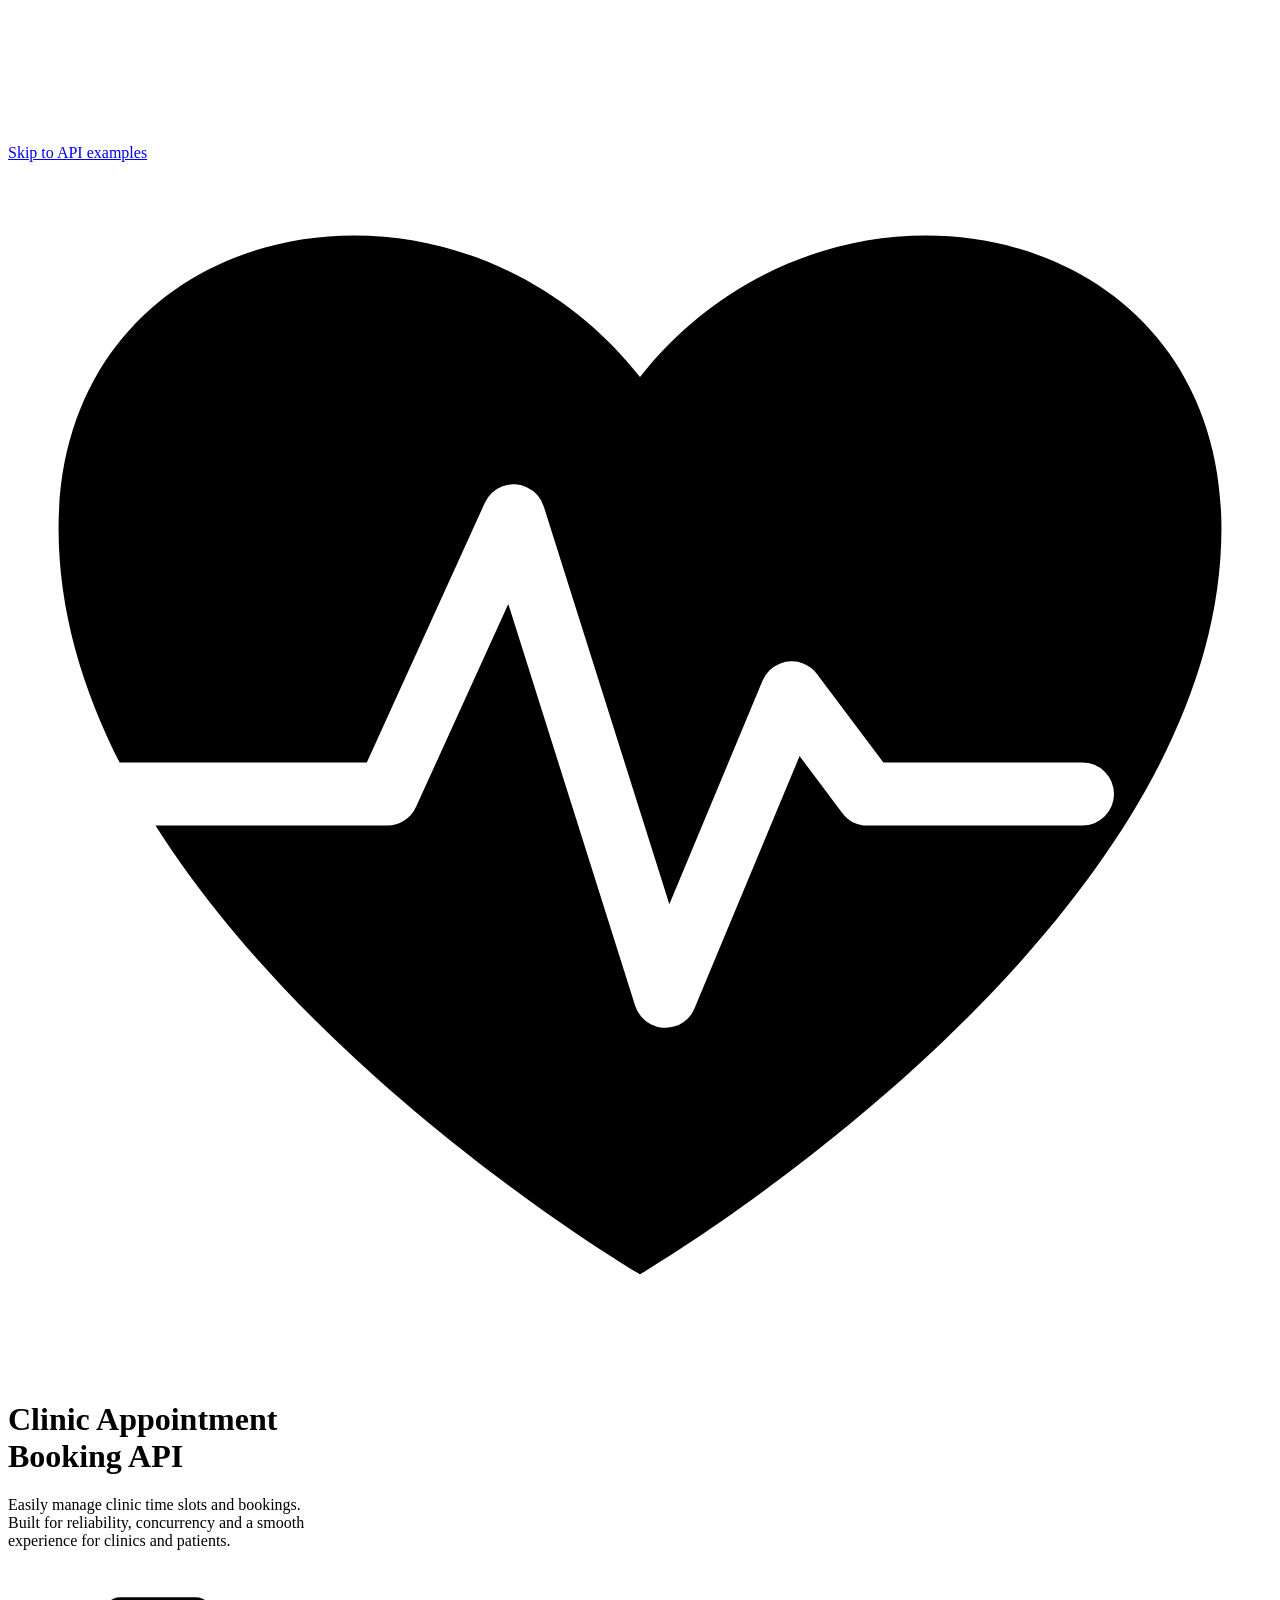
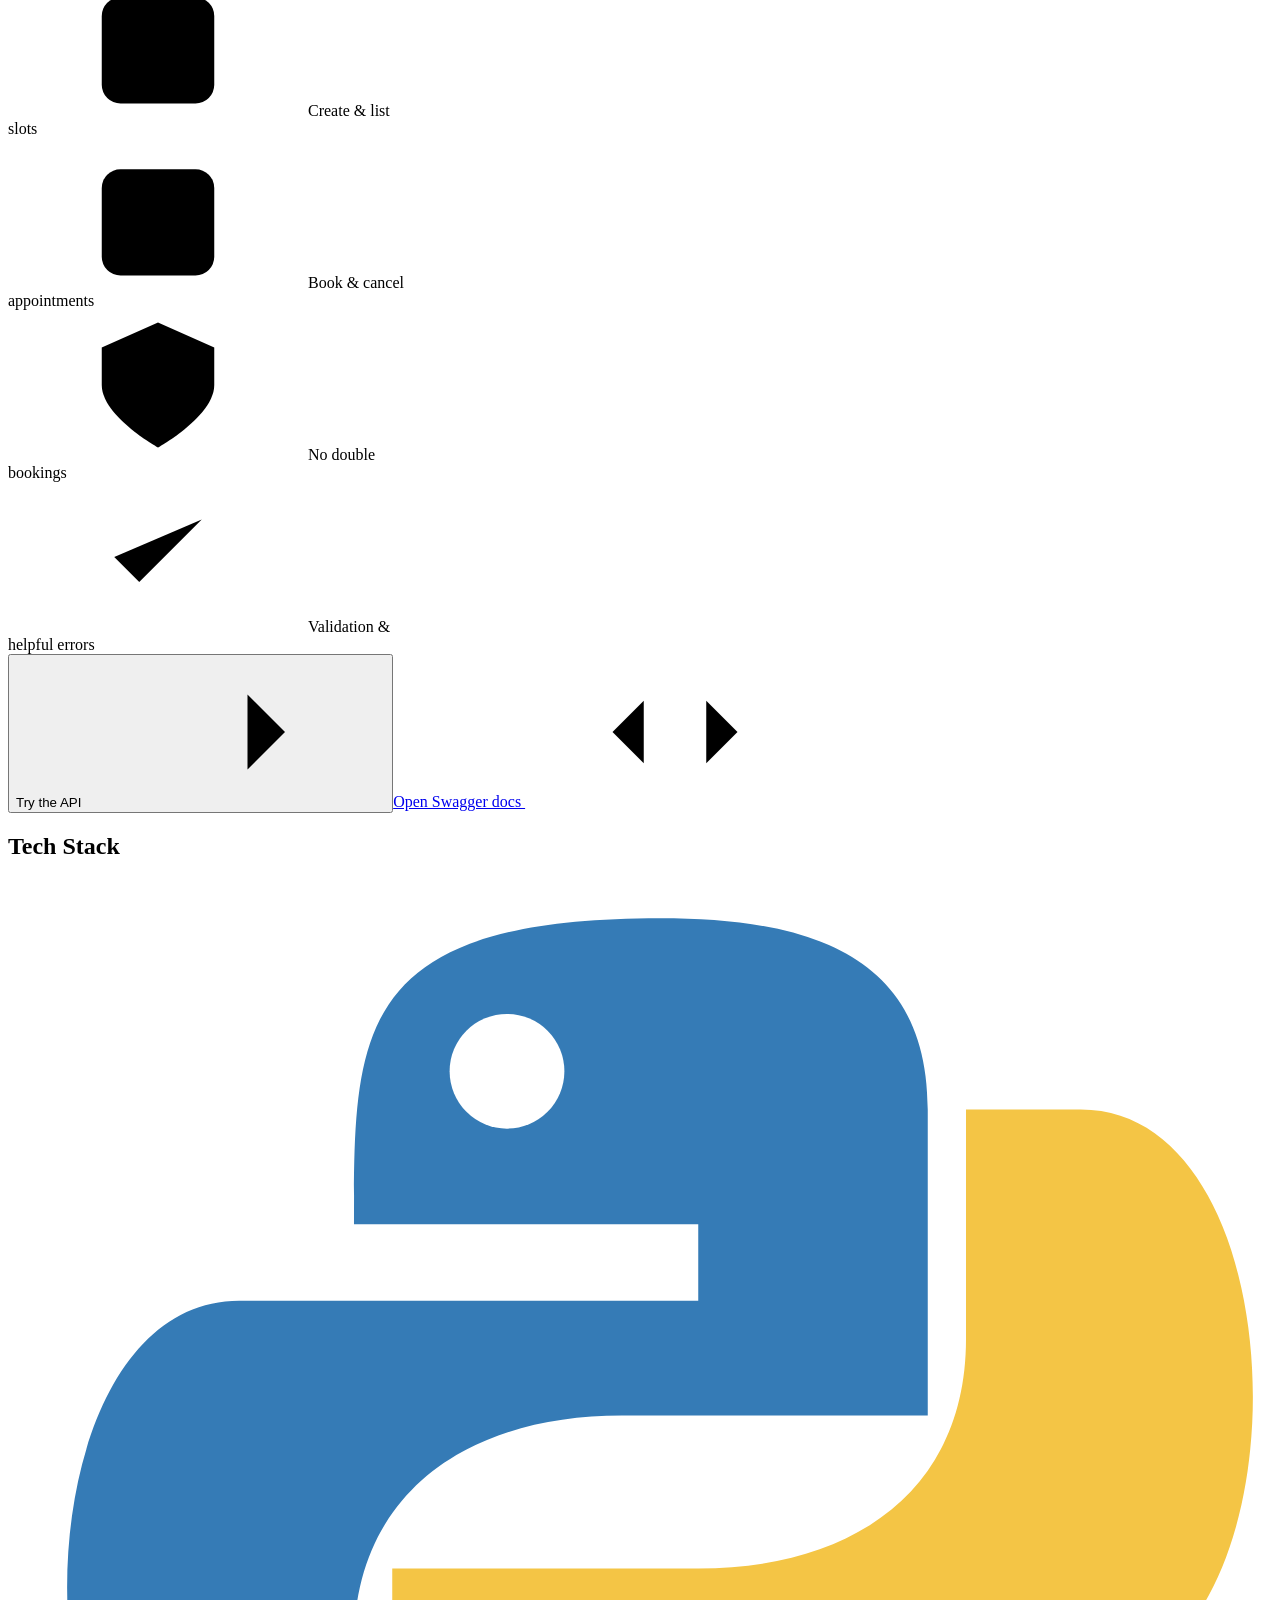
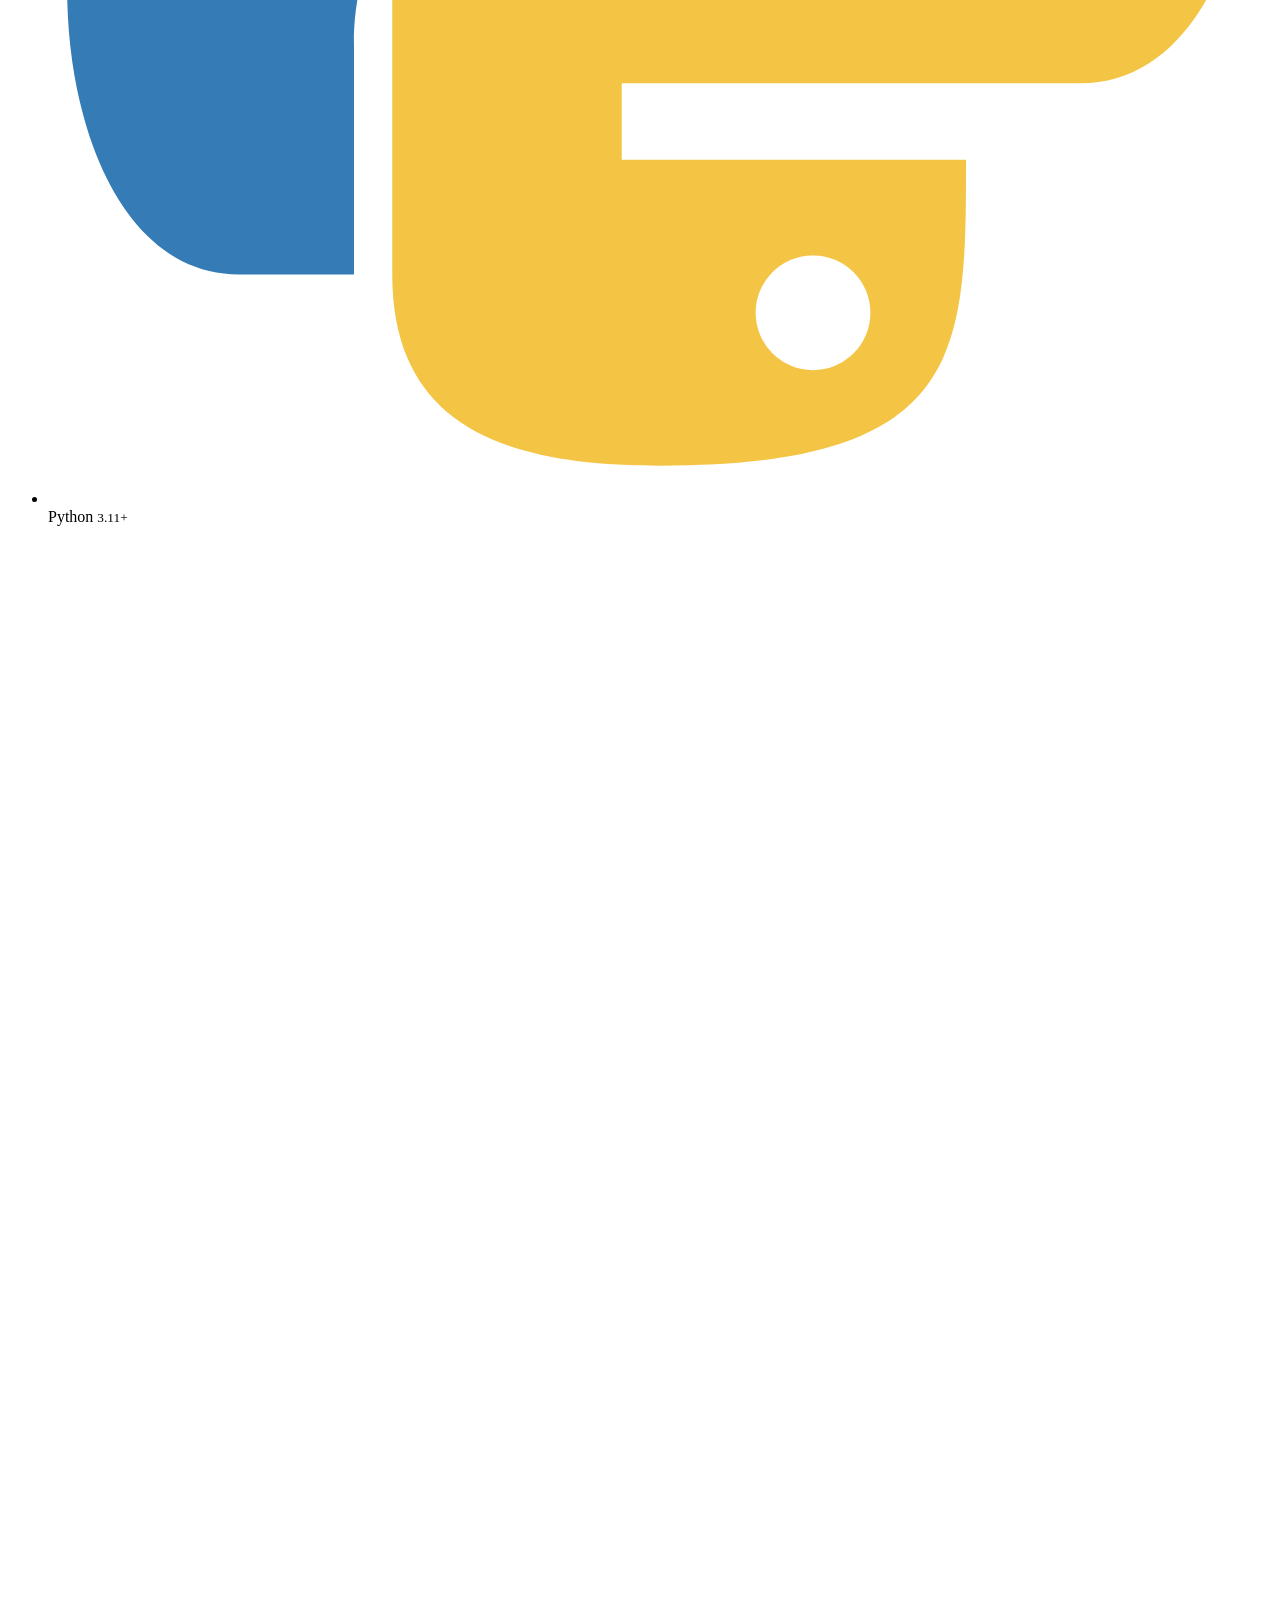
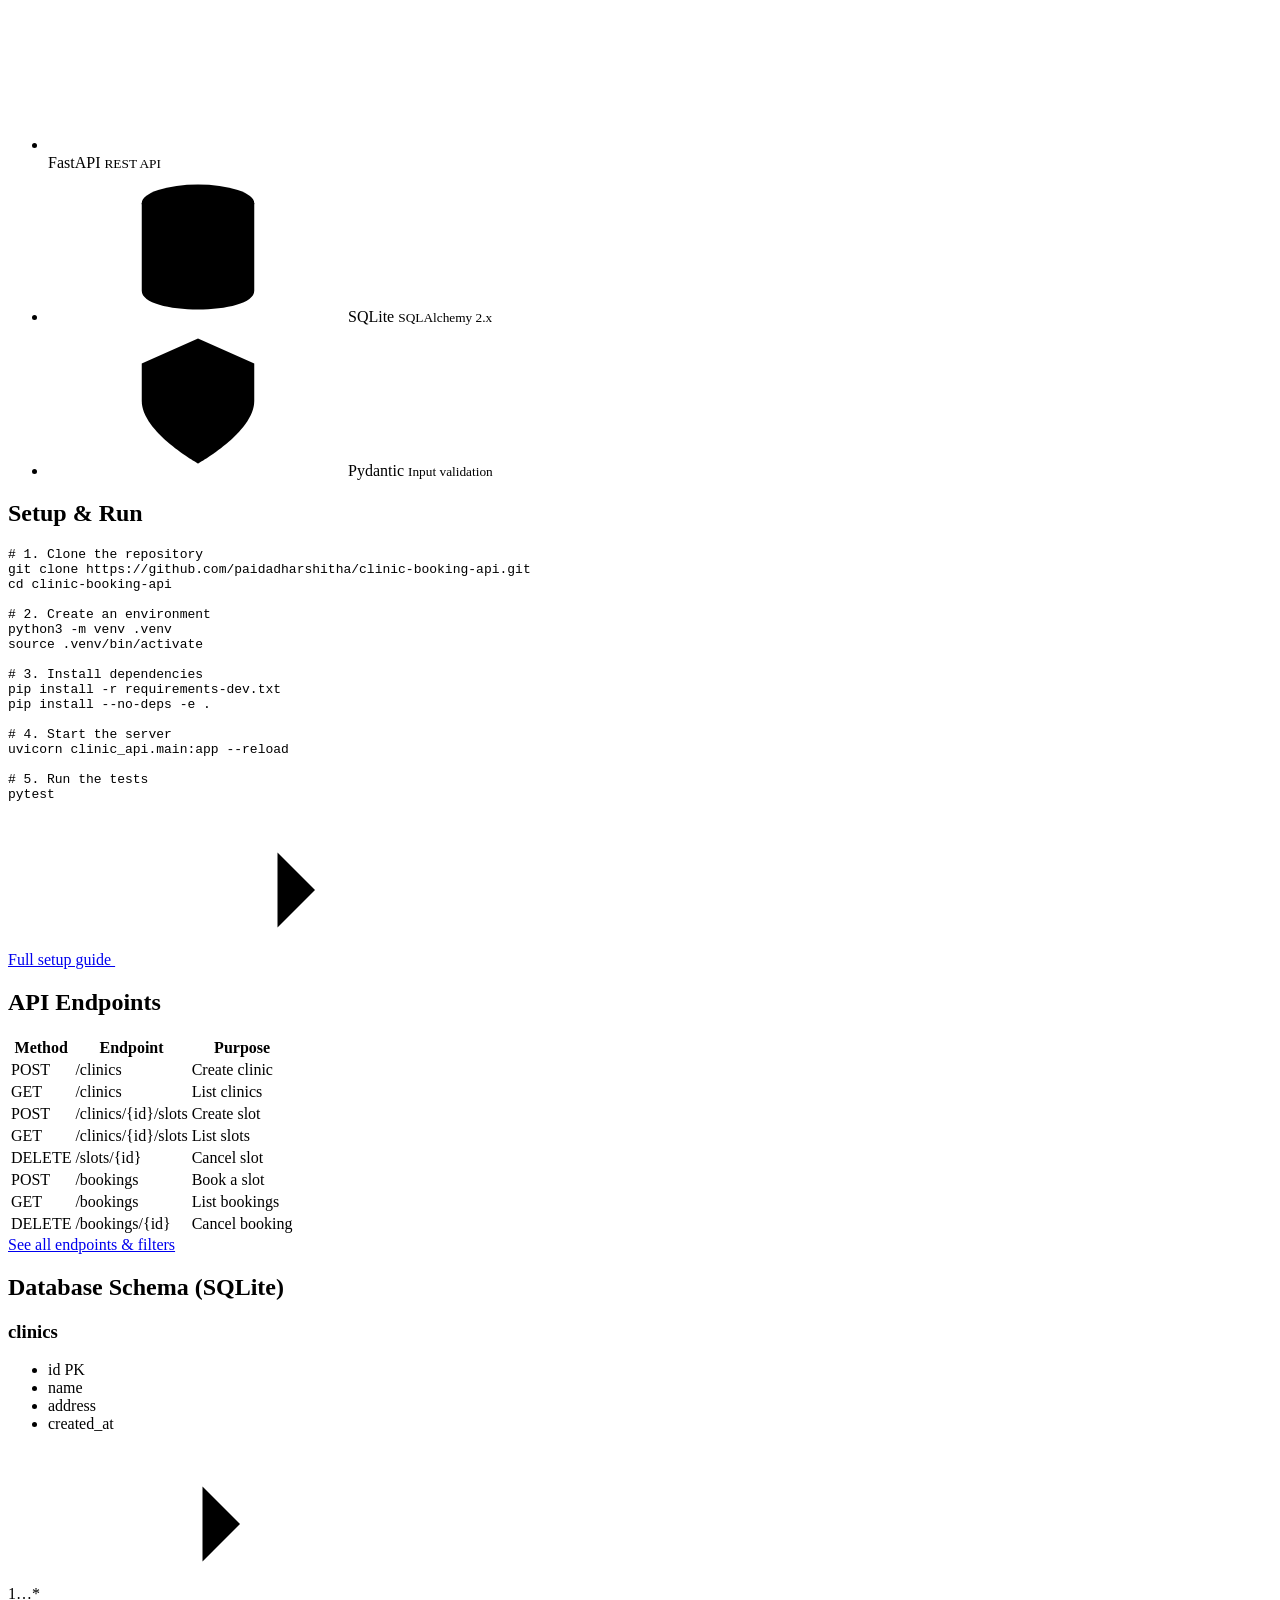
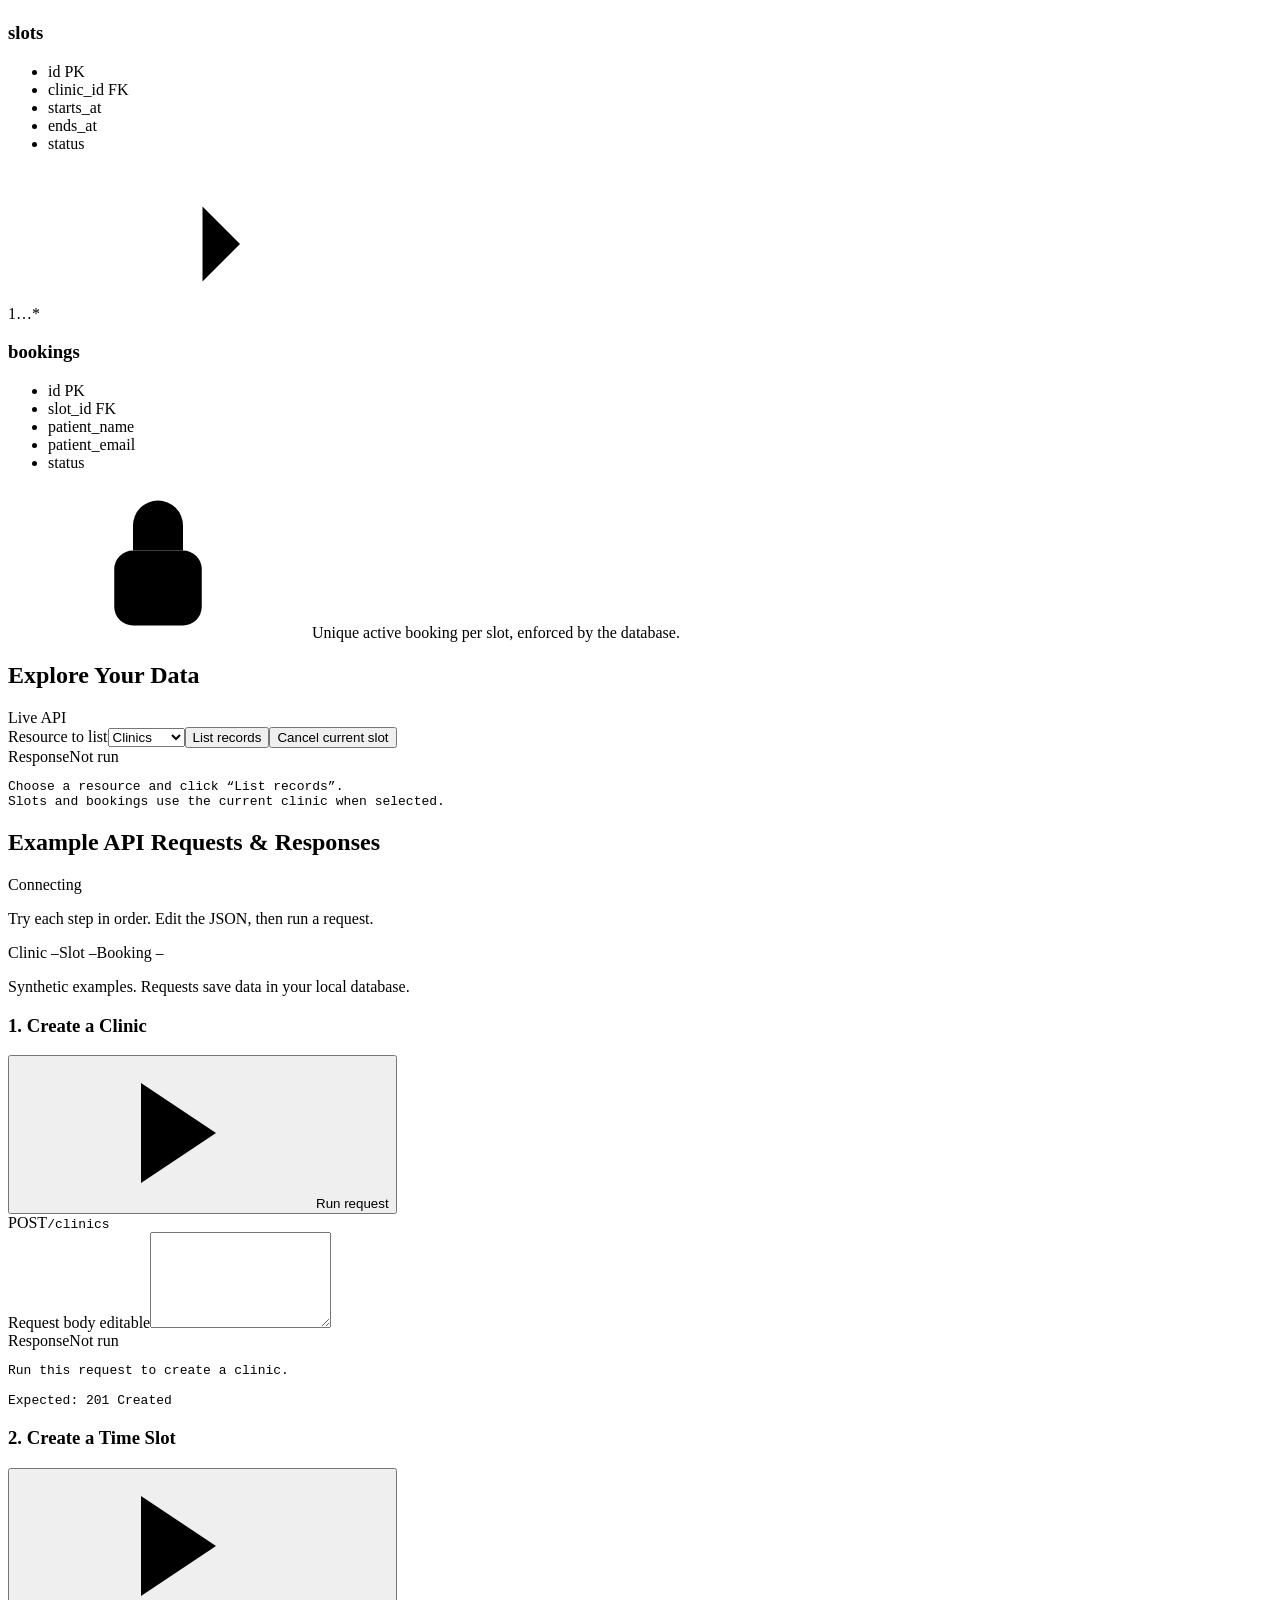
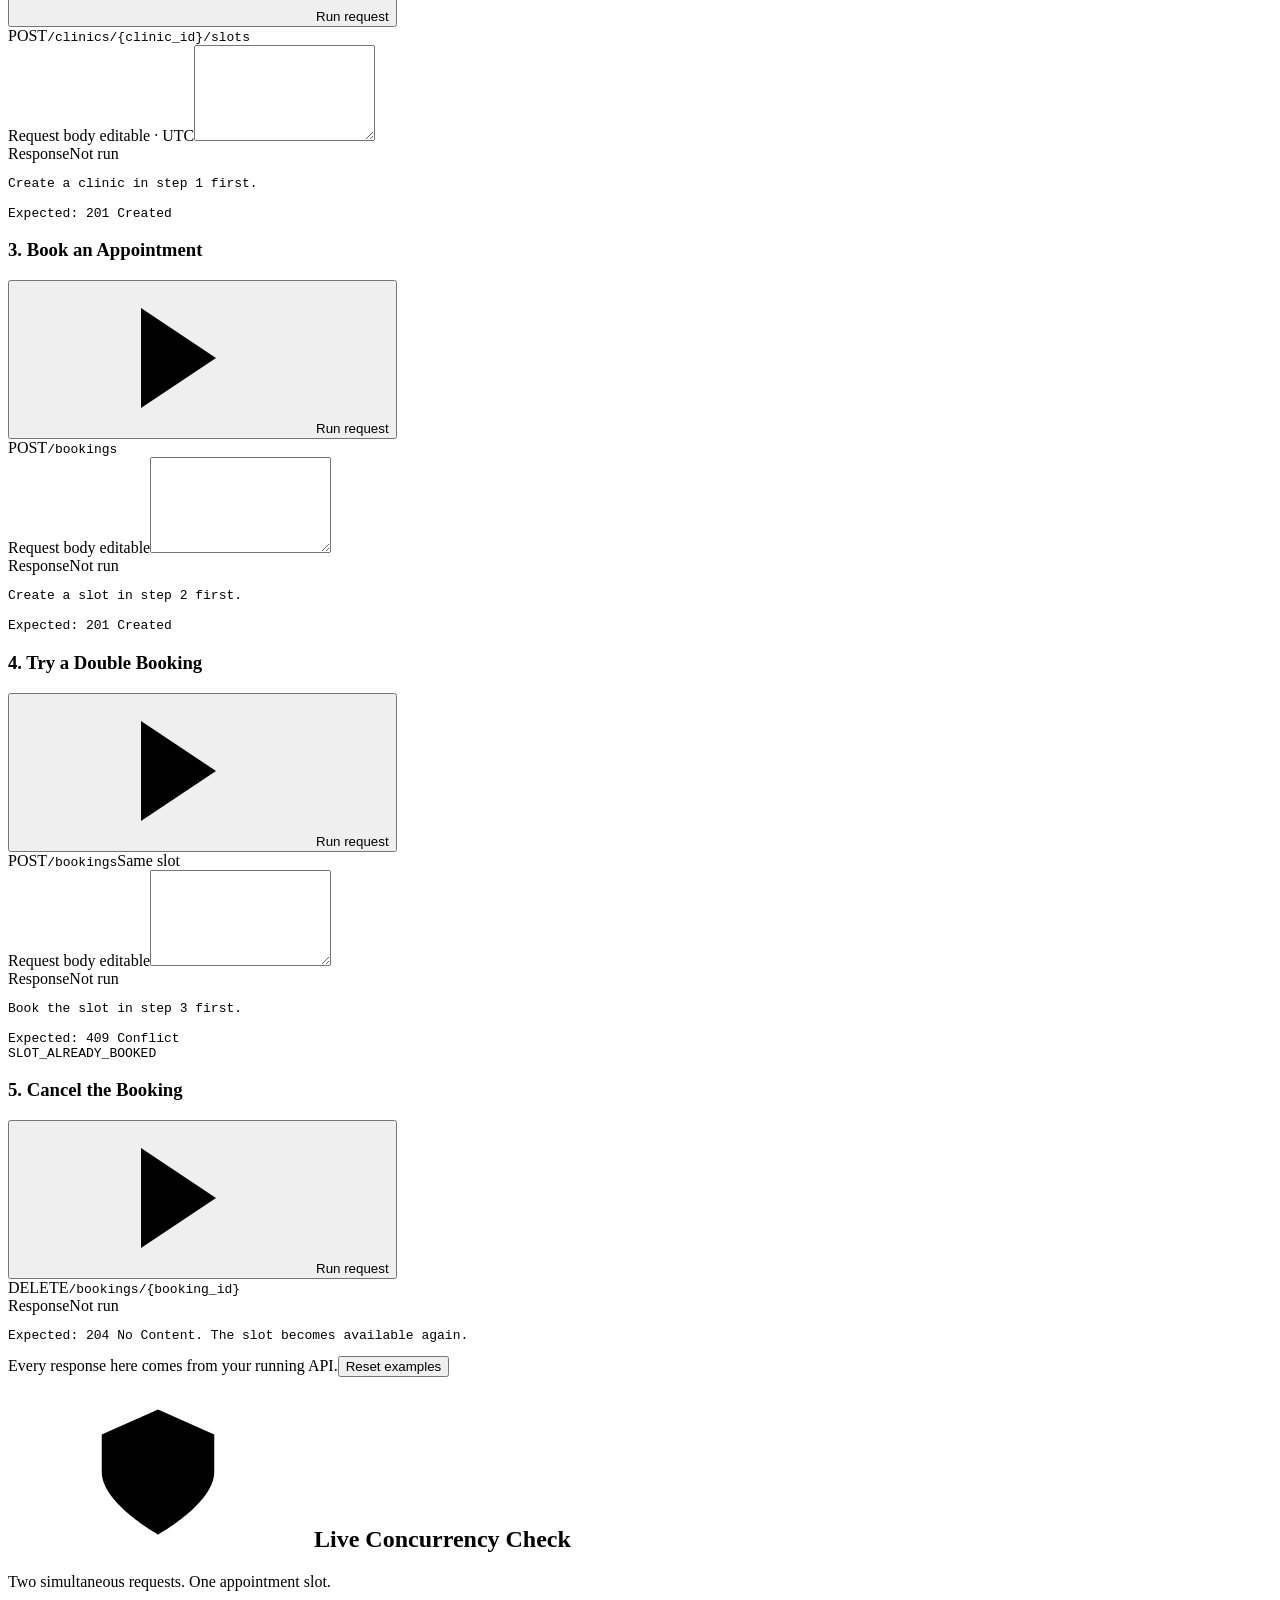
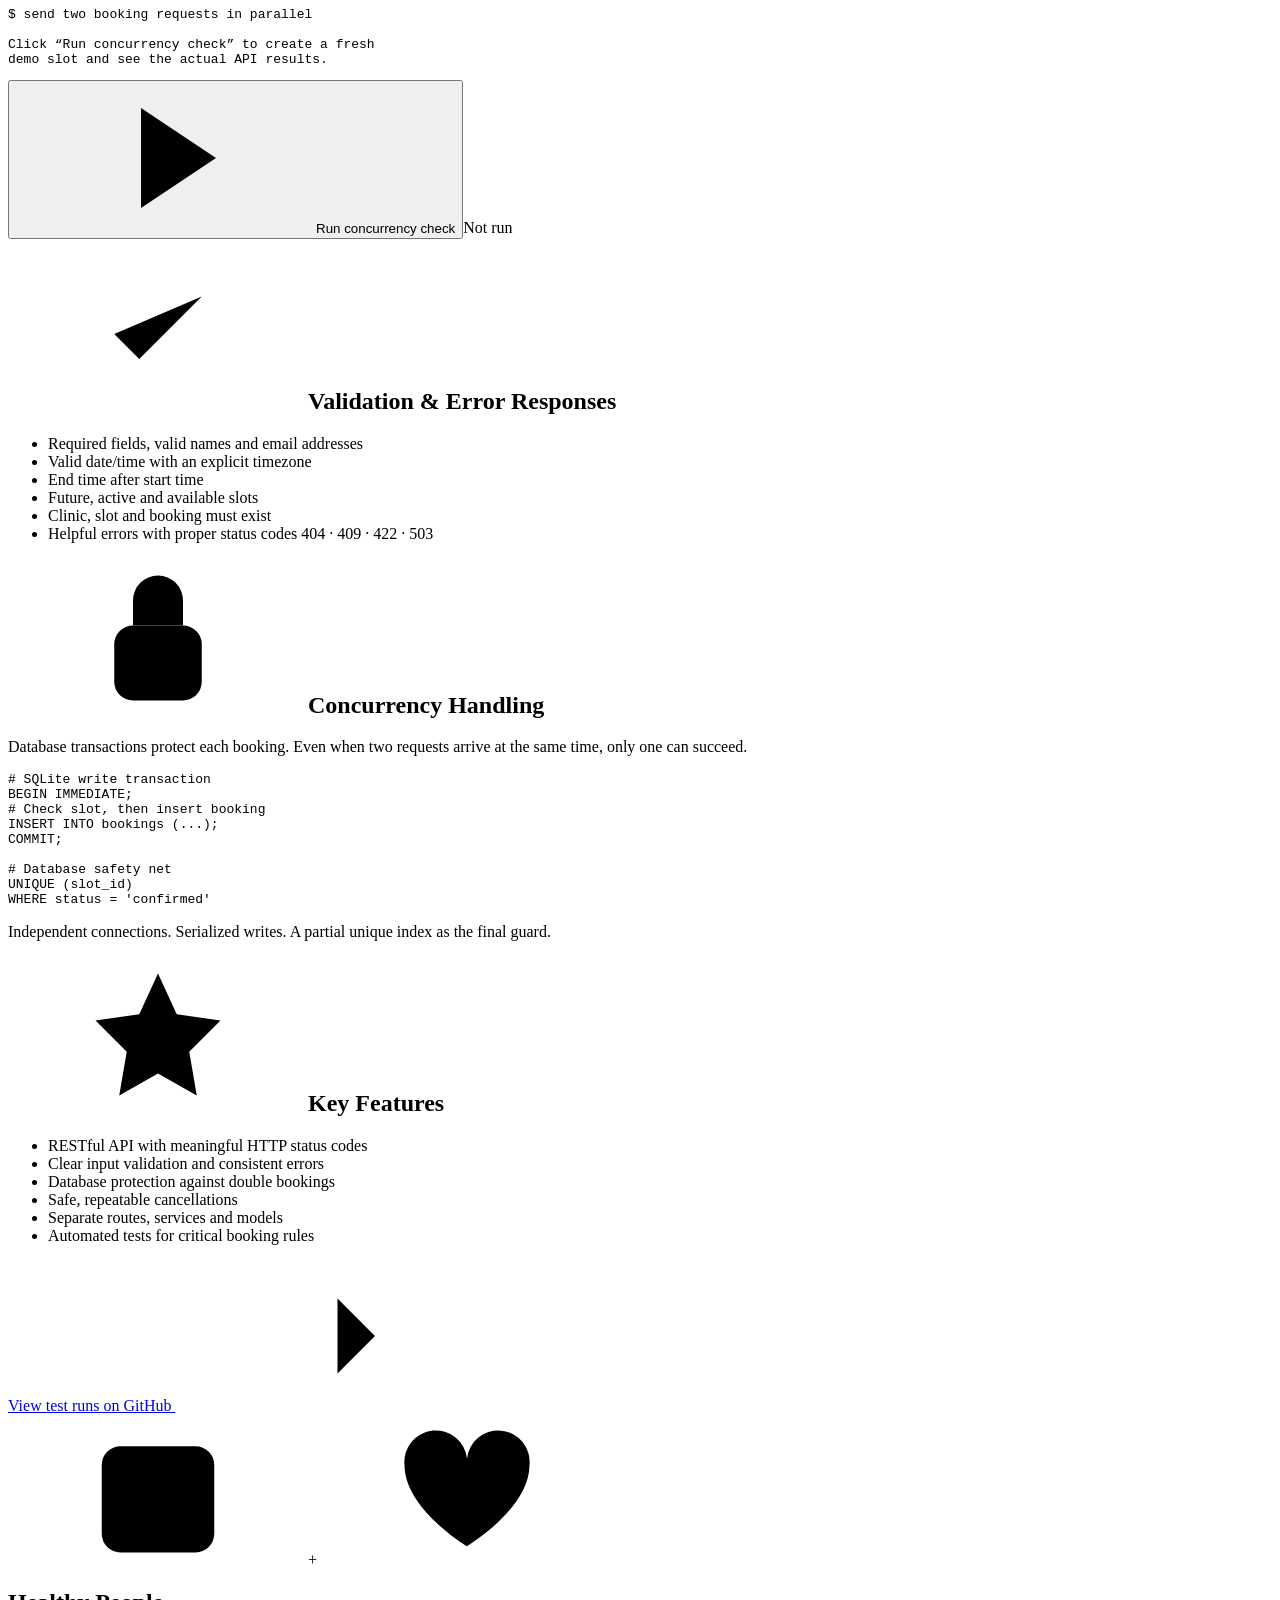
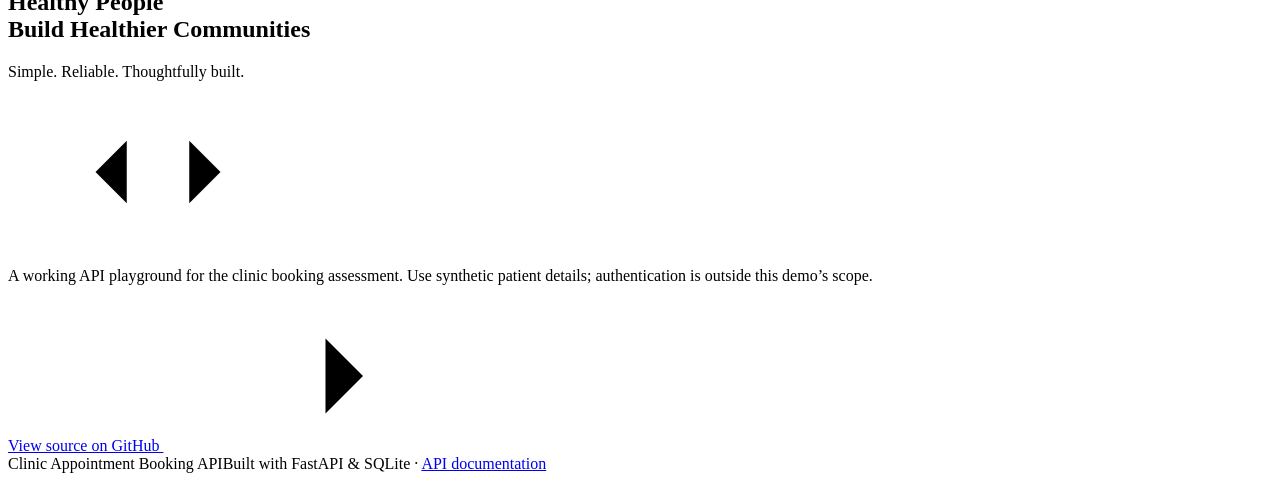
==== clinic_api/static/index.html @ 4b1c0d46 "Add reference-style interactive clinic API homepage" ====
<!doctype html>
<html lang="en">
  <head>
    <meta charset="utf-8" />
    <meta name="viewport" content="width=device-width, initial-scale=1" />
    <meta
      name="description"
      content="Explore a clinic appointment booking API. Create slots, try bookings, and see concurrency protection in action."
    />
    <meta name="theme-color" content="#f4f6ff" />
    <title>Clinic Appointment Booking API</title>
    <link
      rel="icon"
      href="data:image/svg+xml,%3Csvg xmlns='http://www.w3.org/2000/svg' viewBox='0 0 24 24'%3E%3Cpath fill='%237579ff' d='M12 21S2 15 2 8a5 5 0 0 1 10-1 5 5 0 0 1 10 1c0 7-10 13-10 13Z'/%3E%3C/svg%3E"
    />
    <link
      rel="preload"
      href="/assets/nunito-sans-latin.woff2"
      as="font"
      type="font/woff2"
      crossorigin
    />
    <link rel="stylesheet" href="/assets/styles.css" />
    <script src="/assets/app.js" defer></script>
  </head>
  <body>
    <a class="skip-link" href="#api-examples">Skip to API examples</a>
    <svg class="svg-defs" xmlns="http://www.w3.org/2000/svg" aria-hidden="true">
      <defs>
        <symbol id="i-calendar" viewBox="0 0 24 24">
          <rect x="3" y="5" width="18" height="17" rx="3" />
          <path d="M7 2v6m10-6v6M3 11h18m-14 4h2m4 0h2m-8 3h2" />
        </symbol>
        <symbol id="i-check" viewBox="0 0 24 24">
          <path d="m5 12 4 4L19 6" />
        </symbol>
        <symbol id="i-shield" viewBox="0 0 24 24">
          <path d="M12 2 3 6v6c0 5 9 10 9 10s9-5 9-10V6Z" />
          <path d="m8 12 3 3 5-6" />
        </symbol>
        <symbol id="i-lock" viewBox="0 0 24 24">
          <rect x="5" y="10" width="14" height="12" rx="3" />
          <path d="M8 10V6a4 4 0 0 1 8 0v4m-4 5v3" />
        </symbol>
        <symbol id="i-star" viewBox="0 0 24 24">
          <path d="m12 2 3 6.5 7 1-5 5 1.2 7L12 18l-6.2 3.5 1.2-7-5-5 7-1Z" />
        </symbol>
        <symbol id="i-database" viewBox="0 0 24 24">
          <ellipse cx="12" cy="5" rx="9" ry="3" />
          <path d="M3 5v14c0 4 18 4 18 0V5M3 12c0 4 18 4 18 0" />
        </symbol>
        <symbol id="i-arrow" viewBox="0 0 24 24">
          <path d="M4 12h16m-6-6 6 6-6 6" />
        </symbol>
        <symbol id="i-play" viewBox="0 0 24 24">
          <path d="m8 4 12 8-12 8Z" />
        </symbol>
        <symbol id="i-code" viewBox="0 0 24 24">
          <path d="m7 7-5 5 5 5m10-10 5 5-5 5m-3-14-4 18" />
        </symbol>
        <symbol id="i-heart" viewBox="0 0 24 24">
          <path
            d="M12 21S2 15 2 8a5 5 0 0 1 10-1 5 5 0 0 1 10 1c0 7-10 13-10 13Z"
          />
        </symbol>
      </defs>
    </svg>

    <main class="dashboard">
      <div class="overview-column">
        <header class="hero panel">
          <div class="hero-title">
            <svg class="brand-heart" viewBox="0 0 100 96" aria-hidden="true">
              <path
                d="M50 88S4 61 4 29C4 4 35-2 50 17 65-2 96 4 96 29c0 32-46 59-46 59Z"
                fill="currentColor"
              />
              <path
                d="M5 50h25l10-22 12 38 10-24 6 8h17"
                fill="none"
                stroke="white"
                stroke-width="5"
                stroke-linecap="round"
                stroke-linejoin="round"
              />
            </svg>
            <h1>Clinic Appointment<br />Booking API</h1>
          </div>
          <p class="hero-description">
            Easily manage clinic time slots and bookings.<br />Built for
            reliability, concurrency and a smooth<br class="wide-only" />
            experience for clinics and patients.
          </p>
          <div class="benefits">
            <div>
              <span class="icon-disc blue"
                ><svg><use href="#i-calendar" /></svg></span
              ><span>Create &amp; list<br />slots</span>
            </div>
            <div>
              <span class="icon-disc green"
                ><svg><use href="#i-calendar" /></svg></span
              ><span>Book &amp; cancel<br />appointments</span>
            </div>
            <div>
              <span class="icon-disc blue"
                ><svg><use href="#i-shield" /></svg></span
              ><span>No double<br />bookings</span>
            </div>
            <div>
              <span class="icon-disc green"
                ><svg><use href="#i-check" /></svg></span
              ><span>Validation &amp;<br />helpful errors</span>
            </div>
          </div>
          <div class="hero-actions">
            <button id="run-example" class="primary-button">
              Try the API <svg><use href="#i-arrow" /></svg></button
            ><a class="docs-link" href="/docs"
              >Open Swagger docs <svg><use href="#i-code" /></svg
            ></a>
          </div>
        </header>

        <div class="details-grid">
          <section class="panel stack-panel" aria-labelledby="stack-title">
            <h2 id="stack-title">Tech Stack</h2>
            <ul class="stack-list">
              <li>
                <svg class="python-logo" viewBox="0 0 32 32" aria-hidden="true">
                  <path
                    fill="#357bb6"
                    d="M16 1c-8 0-8 3-8 8h9v2H5c-6 0-6 15 0 15h3v-6c0-4 3-6 7-6h8V6c0-4-3-5-7-5Z"
                  />
                  <path
                    fill="#f4c545"
                    d="M16 31c8 0 8-3 8-8h-9v-2h12c6 0 6-15 0-15h-3v6c0 4-3 6-7 6H9v8c0 4 3 5 7 5Z"
                  />
                  <circle cx="12" cy="5" r="1.5" fill="white" />
                  <circle cx="20" cy="27" r="1.5" fill="white" /></svg
                ><span>Python <small>3.11+</small></span>
              </li>
              <li>
                <span class="fastapi-logo" aria-hidden="true"
                  ><svg viewBox="0 0 24 24">
                    <path
                      d="m14 2-9 12h6l-1 8 9-13h-6Z"
                      fill="white"
                      stroke="none"
                    /></svg></span
                ><span>FastAPI <small>REST API</small></span>
              </li>
              <li>
                <svg class="stack-db"><use href="#i-database" /></svg
                ><span>SQLite <small>SQLAlchemy 2.x</small></span>
              </li>
              <li>
                <svg class="stack-shield"><use href="#i-shield" /></svg
                ><span>Pydantic <small>Input validation</small></span>
              </li>
            </ul>
          </section>

          <section class="panel setup-panel" aria-labelledby="setup-title">
            <h2 id="setup-title">Setup &amp; Run</h2>
            <pre
              class="setup-code"
            ><code><span class="comment"># 1. Clone the repository</span>
git clone https://github.com/paidadharshitha/clinic-booking-api.git
cd clinic-booking-api

<span class="comment"># 2. Create an environment</span>
python3 -m venv .venv
source .venv/bin/activate

<span class="comment"># 3. Install dependencies</span>
pip install -r requirements-dev.txt
pip install --no-deps -e .

<span class="comment"># 4. Start the server</span>
uvicorn clinic_api.main:app --reload

<span class="comment"># 5. Run the tests</span>
pytest</code></pre>
            <a
              class="text-link"
              href="https://github.com/paidadharshitha/clinic-booking-api#readme"
              target="_blank"
              rel="noopener noreferrer"
              >Full setup guide <svg><use href="#i-arrow" /></svg
            ></a>
          </section>

          <section
            class="panel endpoints-panel"
            aria-labelledby="endpoints-title"
          >
            <h2 id="endpoints-title">API Endpoints</h2>
            <table class="endpoint-table">
              <thead>
                <tr>
                  <th>Method</th>
                  <th>Endpoint</th>
                  <th>Purpose</th>
                </tr>
              </thead>
              <tbody>
                <tr>
                  <td><span class="method post-soft">POST</span></td>
                  <td>/clinics</td>
                  <td>Create clinic</td>
                </tr>
                <tr>
                  <td><span class="method get-soft">GET</span></td>
                  <td>/clinics</td>
                  <td>List clinics</td>
                </tr>
                <tr>
                  <td><span class="method post-soft">POST</span></td>
                  <td>/clinics/{id}/slots</td>
                  <td>Create slot</td>
                </tr>
                <tr>
                  <td><span class="method get-soft">GET</span></td>
                  <td>/clinics/{id}/slots</td>
                  <td>List slots</td>
                </tr>
                <tr>
                  <td><span class="method delete-soft">DELETE</span></td>
                  <td>/slots/{id}</td>
                  <td>Cancel slot</td>
                </tr>
                <tr>
                  <td><span class="method post-soft">POST</span></td>
                  <td>/bookings</td>
                  <td>Book a slot</td>
                </tr>
                <tr>
                  <td><span class="method get-soft">GET</span></td>
                  <td>/bookings</td>
                  <td>List bookings</td>
                </tr>
                <tr>
                  <td><span class="method delete-soft">DELETE</span></td>
                  <td>/bookings/{id}</td>
                  <td>Cancel booking</td>
                </tr>
              </tbody>
            </table>
            <a class="subtle-link" href="/docs"
              >See all endpoints &amp; filters</a
            >
          </section>
        </div>

        <section class="panel schema-panel" aria-labelledby="schema-title">
          <h2 id="schema-title">Database Schema <span>(SQLite)</span></h2>
          <div
            class="schema-diagram"
            aria-label="One clinic has many slots. One slot has many bookings, but at most one confirmed booking."
          >
            <div class="entity clinics-entity">
              <h3>clinics</h3>
              <ul>
                <li>id <span>PK</span></li>
                <li>name</li>
                <li>address</li>
                <li>created_at</li>
              </ul>
            </div>
            <div class="relation">
              <span>1…*</span><svg><use href="#i-arrow" /></svg>
            </div>
            <div class="entity slots-entity">
              <h3>slots</h3>
              <ul>
                <li>id <span>PK</span></li>
                <li>clinic_id <span>FK</span></li>
                <li>starts_at</li>
                <li>ends_at</li>
                <li>status</li>
              </ul>
            </div>
            <div class="relation">
              <span>1…*</span><svg><use href="#i-arrow" /></svg>
            </div>
            <div class="entity bookings-entity">
              <h3>bookings</h3>
              <ul>
                <li>id <span>PK</span></li>
                <li>slot_id <span>FK</span></li>
                <li>patient_name</li>
                <li>patient_email</li>
                <li>status</li>
              </ul>
            </div>
          </div>
          <p class="schema-note">
            <svg><use href="#i-lock" /></svg> Unique active booking per slot,
            enforced by the database.
          </p>
        </section>

        <section class="panel explorer-panel" aria-labelledby="explorer-title">
          <div class="section-heading">
            <h2 id="explorer-title">Explore Your Data</h2>
            <span class="small-label">Live API</span>
          </div>
          <div class="explorer-controls">
            <label class="sr-only" for="browse-resource">Resource to list</label
            ><select id="browse-resource">
              <option value="clinics">Clinics</option>
              <option value="slots">Slots</option>
              <option value="bookings">Bookings</option></select
            ><button id="browse-button" class="secondary-button">
              List records</button
            ><button id="cancel-slot-button" class="quiet-button danger-text">
              Cancel current slot
            </button>
          </div>
          <div class="response-label">
            <span>Response</span
            ><span id="browse-result" class="result-tag">Not run</span>
          </div>
          <pre id="browse-response" class="code-output explorer-output">
Choose a resource and click “List records”.
Slots and bookings use the current clinic when selected.</pre
          >
        </section>
      </div>

      <div class="examples-column">
        <section
          class="examples-panel panel"
          id="api-examples"
          aria-labelledby="examples-title"
        >
          <div class="examples-heading">
            <h2 id="examples-title">Example API Requests &amp; Responses</h2>
            <span id="api-status" class="connection-status" role="status"
              >Connecting</span
            >
          </div>
          <p class="section-description">
            Try each step in order. Edit the JSON, then run a request.
          </p>
          <div class="context-strip">
            <span>Clinic <code id="context-clinic">—</code></span
            ><span>Slot <code id="context-slot">—</code></span
            ><span>Booking <code id="context-booking">—</code></span>
          </div>
          <p id="context-summary" class="context-summary">
            Synthetic examples. Requests save data in your local database.
          </p>

          <article class="request-card" id="step-clinic">
            <div class="request-heading">
              <h3>1. Create a Clinic</h3>
              <button class="run-button" data-run="clinic">
                <svg><use href="#i-play" /></svg>Run request
              </button>
            </div>
            <div class="endpoint-bar">
              <span class="method post">POST</span><code>/clinics</code>
            </div>
            <div class="request-columns">
              <div>
                <label for="clinic-request"
                  >Request body <span>editable</span></label
                ><textarea
                  id="clinic-request"
                  class="request-input"
                  rows="6"
                  spellcheck="false"
                  aria-label="Create clinic JSON request"
                ></textarea>
              </div>
              <div>
                <div class="response-label">
                  <span>Response</span
                  ><span id="clinic-result" class="result-tag">Not run</span>
                </div>
                <pre id="clinic-response" class="code-output">
Run this request to create a clinic.

Expected: 201 Created</pre
                >
              </div>
            </div>
            <small id="clinic-time" class="request-time"></small>
          </article>

          <article class="request-card" id="step-slot">
            <div class="request-heading">
              <h3>2. Create a Time Slot</h3>
              <button class="run-button" data-run="slot">
                <svg><use href="#i-play" /></svg>Run request
              </button>
            </div>
            <div class="endpoint-bar">
              <span class="method post blue-method">POST</span
              ><code id="slot-endpoint">/clinics/{clinic_id}/slots</code>
            </div>
            <div class="request-columns">
              <div>
                <label for="slot-request"
                  >Request body <span>editable · UTC</span></label
                ><textarea
                  id="slot-request"
                  class="request-input"
                  rows="6"
                  spellcheck="false"
                  aria-label="Create slot JSON request"
                ></textarea>
              </div>
              <div>
                <div class="response-label">
                  <span>Response</span
                  ><span id="slot-result" class="result-tag">Not run</span>
                </div>
                <pre id="slot-response" class="code-output">
Create a clinic in step 1 first.

Expected: 201 Created</pre
                >
              </div>
            </div>
            <small id="slot-time" class="request-time"></small>
          </article>

          <article class="request-card" id="step-booking">
            <div class="request-heading">
              <h3>3. Book an Appointment</h3>
              <button class="run-button" data-run="booking">
                <svg><use href="#i-play" /></svg>Run request
              </button>
            </div>
            <div class="endpoint-bar">
              <span class="method post purple-method">POST</span
              ><code>/bookings</code>
            </div>
            <div class="request-columns">
              <div>
                <label for="booking-request"
                  >Request body <span>editable</span></label
                ><textarea
                  id="booking-request"
                  class="request-input"
                  rows="6"
                  spellcheck="false"
                  aria-label="Create booking JSON request"
                ></textarea>
              </div>
              <div>
                <div class="response-label">
                  <span>Response</span
                  ><span id="booking-result" class="result-tag">Not run</span>
                </div>
                <pre id="booking-response" class="code-output">
Create a slot in step 2 first.

Expected: 201 Created</pre
                >
              </div>
            </div>
            <small id="booking-time" class="request-time"></small>
          </article>

          <article class="request-card" id="step-conflict">
            <div class="request-heading">
              <h3>4. Try a Double Booking</h3>
              <button class="run-button" data-run="conflict">
                <svg><use href="#i-play" /></svg>Run request
              </button>
            </div>
            <div class="endpoint-bar">
              <span class="method post purple-method">POST</span
              ><code>/bookings</code
              ><span class="endpoint-hint">Same slot</span>
            </div>
            <div class="request-columns">
              <div>
                <label for="conflict-request"
                  >Request body <span>editable</span></label
                ><textarea
                  id="conflict-request"
                  class="request-input"
                  rows="6"
                  spellcheck="false"
                  aria-label="Double booking JSON request"
                ></textarea>
              </div>
              <div>
                <div class="response-label">
                  <span>Response</span
                  ><span id="conflict-result" class="result-tag">Not run</span>
                </div>
                <pre id="conflict-response" class="code-output">
Book the slot in step 3 first.

Expected: 409 Conflict
SLOT_ALREADY_BOOKED</pre
                >
              </div>
            </div>
            <small id="conflict-time" class="request-time"></small>
          </article>

          <article class="request-card compact-card" id="step-cancel">
            <div class="request-heading">
              <h3>5. Cancel the Booking</h3>
              <button class="run-button" data-run="cancel-booking">
                <svg><use href="#i-play" /></svg>Run request
              </button>
            </div>
            <div class="endpoint-bar">
              <span class="method delete">DELETE</span
              ><code id="cancel-booking-endpoint">/bookings/{booking_id}</code>
            </div>
            <div class="response-label">
              <span>Response</span
              ><span id="cancel-booking-result" class="result-tag"
                >Not run</span
              >
            </div>
            <pre
              id="cancel-booking-response"
              class="code-output compact-output"
            >
Expected: 204 No Content. The slot becomes available again.</pre
            >
            <small id="cancel-booking-time" class="request-time"></small>
          </article>
          <div class="examples-footer">
            <span>Every response here comes from your running API.</span
            ><button id="reset-examples" class="text-button">
              Reset examples
            </button>
          </div>
        </section>

        <section
          class="terminal-panel"
          aria-labelledby="concurrency-test-title"
        >
          <div class="terminal-heading">
            <h2 id="concurrency-test-title">
              <svg><use href="#i-shield" /></svg> Live Concurrency Check
            </h2>
            <span class="terminal-dots" aria-hidden="true"
              ><i></i><i></i><i></i
            ></span>
          </div>
          <p>Two simultaneous requests. One appointment slot.</p>
          <pre id="race-output">
$ send two booking requests in parallel

Click “Run concurrency check” to create a fresh
demo slot and see the actual API results.</pre
          >
          <div class="terminal-footer">
            <button class="terminal-button" data-run="race">
              <svg><use href="#i-play" /></svg>Run concurrency check</button
            ><span id="race-result" class="result-tag">Not run</span>
          </div>
        </section>
      </div>

      <aside
        class="assurance-column"
        aria-label="Validation, reliability and project features"
      >
        <section class="panel info-panel validation-panel">
          <h2>
            <span class="heading-icon"
              ><svg><use href="#i-check" /></svg></span
            >Validation &amp; Error Responses
          </h2>
          <ul class="check-list">
            <li>Required fields, valid names and email addresses</li>
            <li>Valid date/time with an explicit timezone</li>
            <li>End time after start time</li>
            <li>Future, active and available slots</li>
            <li>Clinic, slot and booking must exist</li>
            <li>
              Helpful errors with proper status codes
              <span class="inline-codes">404 · 409 · 422 · 503</span>
            </li>
          </ul>
        </section>

        <section class="panel info-panel concurrency-panel">
          <h2>
            <svg class="section-icon"><use href="#i-lock" /></svg>Concurrency
            Handling
          </h2>
          <p>
            Database transactions protect each booking. Even when two requests
            arrive at the same time, only one can succeed.
          </p>
          <pre
            class="explanation-code"
          ><code><span class="comment"># SQLite write transaction</span>
BEGIN IMMEDIATE;
<span class="comment"># Check slot, then insert booking</span>
INSERT INTO bookings (...);
COMMIT;

<span class="comment"># Database safety net</span>
UNIQUE (slot_id)
WHERE status = 'confirmed'</code></pre>
          <p class="info-footnote">
            Independent connections. Serialized writes. A partial unique index
            as the final guard.
          </p>
        </section>

        <section class="panel info-panel features-panel">
          <h2>
            <svg class="section-icon"><use href="#i-star" /></svg>Key Features
          </h2>
          <ul class="check-list">
            <li>RESTful API with meaningful HTTP status codes</li>
            <li>Clear input validation and consistent errors</li>
            <li>Database protection against double bookings</li>
            <li>Safe, repeatable cancellations</li>
            <li>Separate routes, services and models</li>
            <li>Automated tests for critical booking rules</li>
          </ul>
          <a
            class="text-link"
            href="https://github.com/paidadharshitha/clinic-booking-api/actions"
            target="_blank"
            rel="noopener noreferrer"
            >View test runs on GitHub <svg><use href="#i-arrow" /></svg
          ></a>
        </section>

        <section
          class="panel community-panel"
          aria-labelledby="community-title"
        >
          <div class="community-icon" aria-hidden="true">
            <svg class="community-calendar"><use href="#i-calendar" /></svg
            ><span class="plus">+</span
            ><svg class="community-heart"><use href="#i-heart" /></svg>
          </div>
          <h2 id="community-title">
            Healthy People<br />Build Healthier Communities
          </h2>
          <p>Simple. Reliable. Thoughtfully built.</p>
        </section>

        <div class="project-note">
          <svg><use href="#i-code" /></svg>
          <p>
            A working API playground for the clinic booking assessment. Use
            synthetic patient details; authentication is outside this demo’s
            scope.
          </p>
        </div>
        <a
          class="repository-link"
          href="https://github.com/paidadharshitha/clinic-booking-api"
          target="_blank"
          rel="noopener noreferrer"
          >View source on GitHub <svg><use href="#i-arrow" /></svg
        ></a>
      </aside>
    </main>
    <footer class="page-footer">
      <span>Clinic Appointment Booking API</span
      ><span
        >Built with FastAPI &amp; SQLite <span aria-hidden="true">·</span>
        <a href="/docs">API documentation</a></span
      >
    </footer>
    <noscript
      ><p class="noscript-note">
        Enable JavaScript to try live requests. You can still read the guide or
        use the API from your terminal.
      </p></noscript
    >
  </body>
</html>
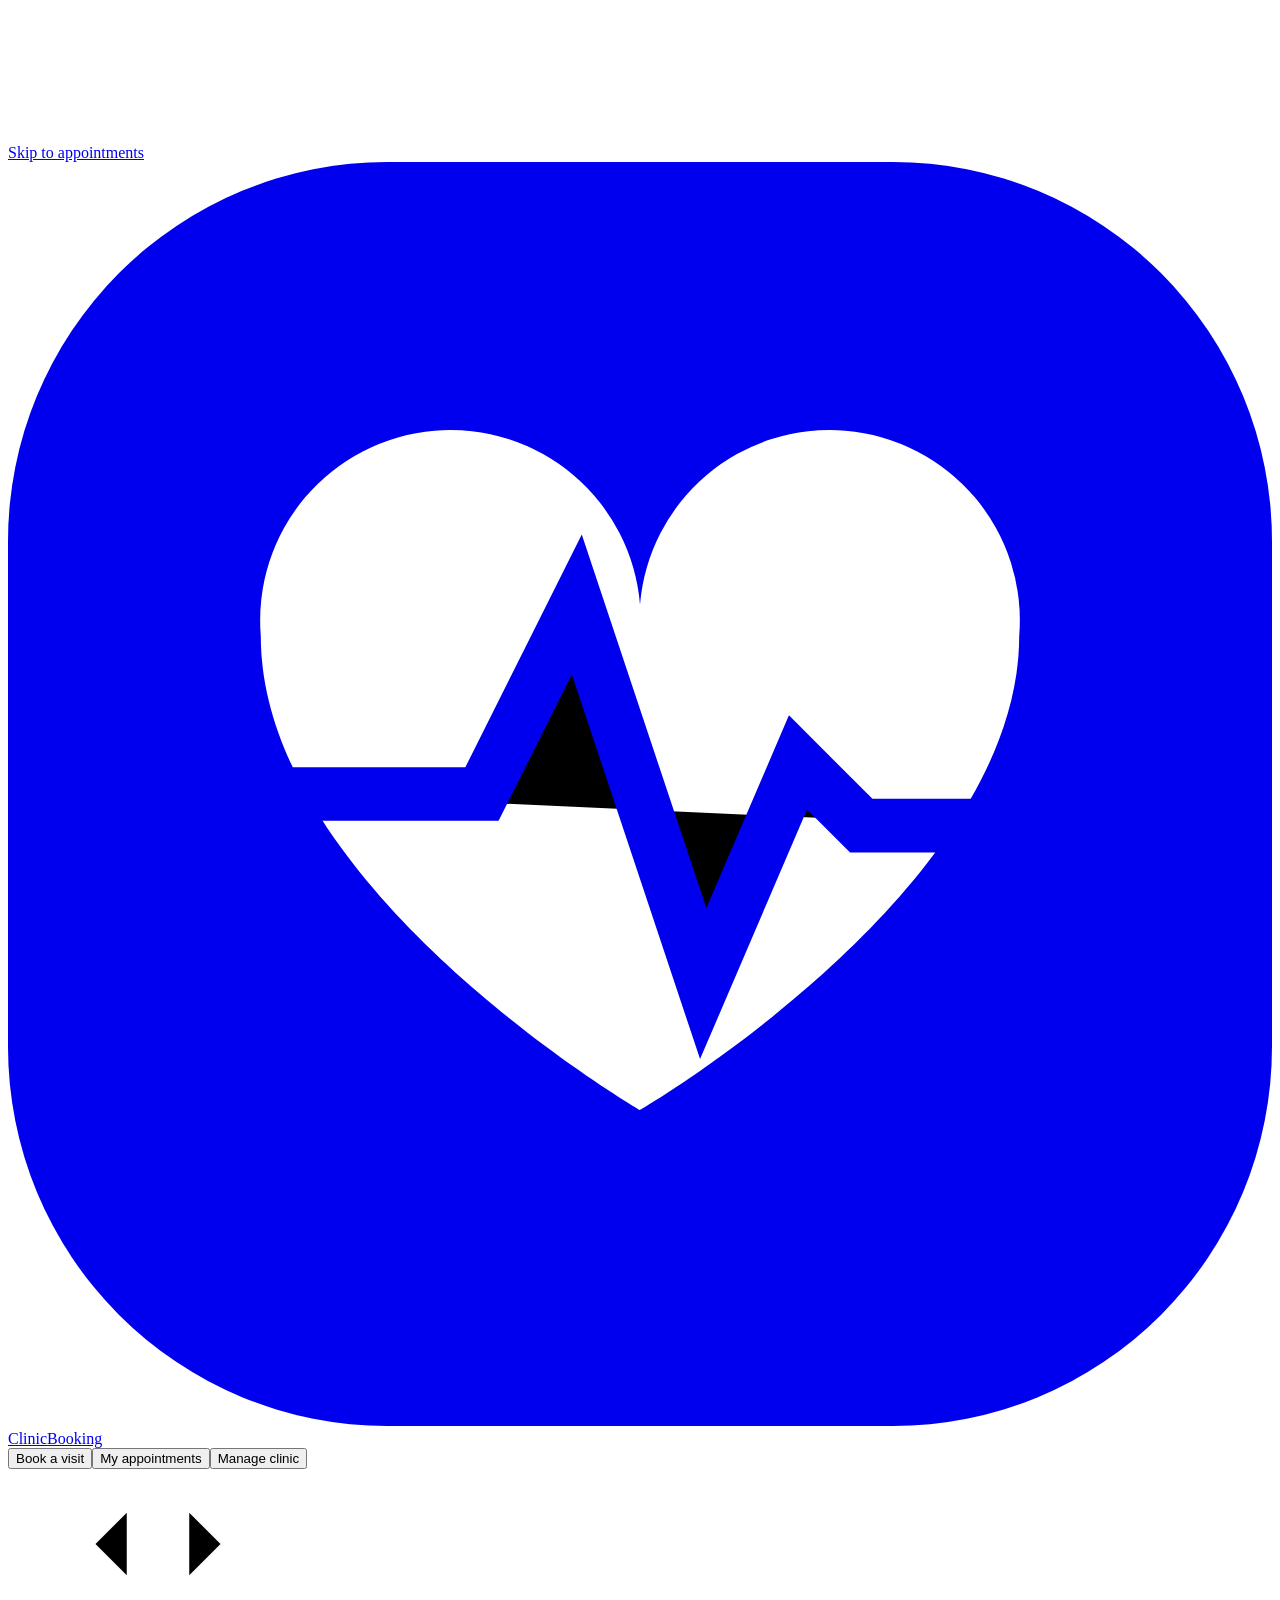
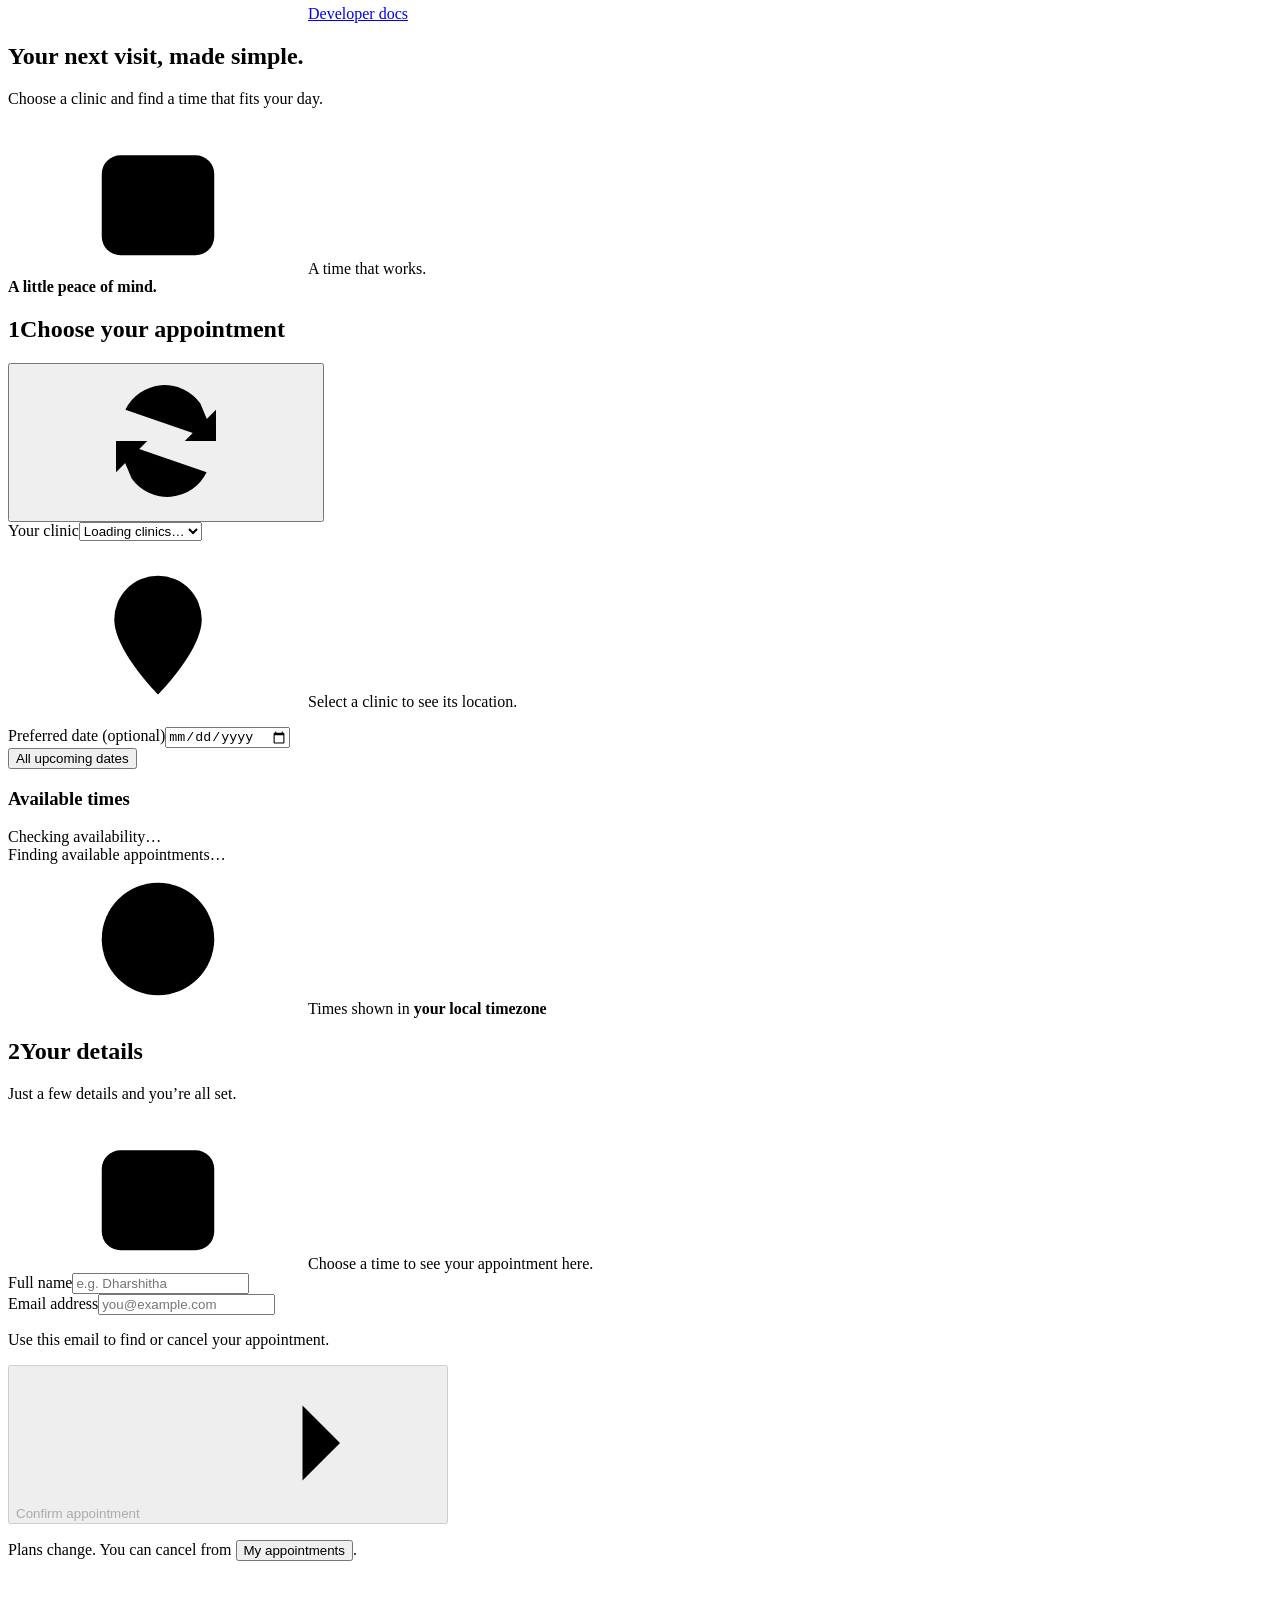
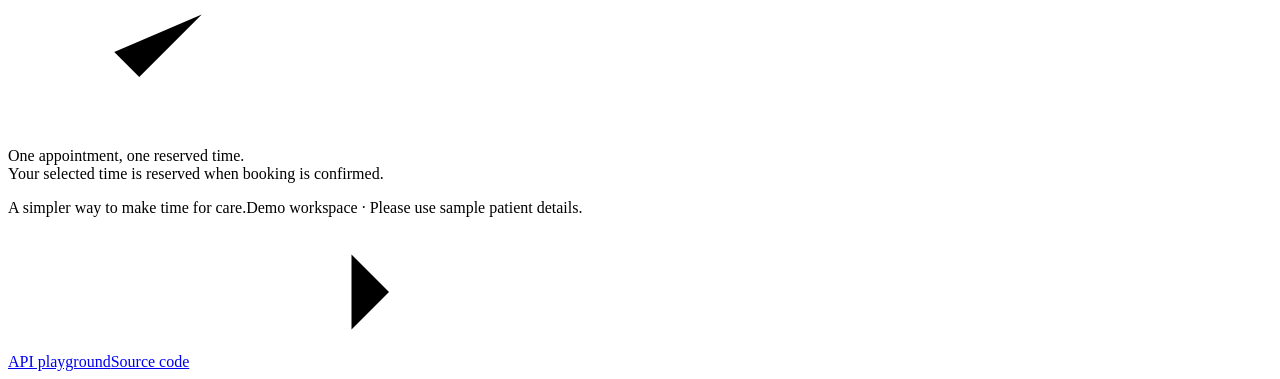
==== commit d619545c: "Replace developer homepage with simple patient booking portal" ====
--- a/clinic_api/static/index.html
+++ b/clinic_api/static/index.html
@@ -5,13 +5,13 @@
     <meta name="viewport" content="width=device-width, initial-scale=1" />
     <meta
       name="description"
-      content="Explore a clinic appointment booking API. Create slots, try bookings, and see concurrency protection in action."
+      content="Find a clinic, choose an available time, and book your next appointment. Manage clinic schedules and appointments in one place."
     />
-    <meta name="theme-color" content="#f4f6ff" />
-    <title>Clinic Appointment Booking API</title>
+    <meta name="theme-color" content="#f6f7fb" />
+    <title>Clinic Booking · Your next visit, made simple</title>
     <link
       rel="icon"
-      href="data:image/svg+xml,%3Csvg xmlns='http://www.w3.org/2000/svg' viewBox='0 0 24 24'%3E%3Cpath fill='%237579ff' d='M12 21S2 15 2 8a5 5 0 0 1 10-1 5 5 0 0 1 10 1c0 7-10 13-10 13Z'/%3E%3C/svg%3E"
+      href="data:image/svg+xml,%3Csvg xmlns='http://www.w3.org/2000/svg' viewBox='0 0 24 24'%3E%3Cpath fill='%23635bd3' d='M12 21S2 15 2 8a5 5 0 0 1 10-1 5 5 0 0 1 10 1c0 7-10 13-10 13Z'/%3E%3C/svg%3E"
     />
     <link
       rel="preload"
@@ -20,665 +20,550 @@
       type="font/woff2"
       crossorigin
     />
-    <link rel="stylesheet" href="/assets/styles.css" />
-    <script src="/assets/app.js" defer></script>
+    <link rel="stylesheet" href="/assets/portal.css" />
+    <script src="/assets/portal.js" defer></script>
   </head>
   <body>
-    <a class="skip-link" href="#api-examples">Skip to API examples</a>
-    <svg class="svg-defs" xmlns="http://www.w3.org/2000/svg" aria-hidden="true">
+    <a class="skip-link" href="#main">Skip to appointments</a>
+    <svg
+      class="svg-library"
+      xmlns="http://www.w3.org/2000/svg"
+      aria-hidden="true"
+    >
       <defs>
-        <symbol id="i-calendar" viewBox="0 0 24 24">
-          <rect x="3" y="5" width="18" height="17" rx="3" />
-          <path d="M7 2v6m10-6v6M3 11h18m-14 4h2m4 0h2m-8 3h2" />
-        </symbol>
-        <symbol id="i-check" viewBox="0 0 24 24">
+        <symbol id="icon-calendar" viewBox="0 0 24 24">
+          <rect x="3" y="5" width="18" height="16" rx="3" />
+          <path d="M7 3v5m10-5v5M3 11h18M7 15h2m4 0h2m-8 3h2" />
+        </symbol>
+        <symbol id="icon-clock" viewBox="0 0 24 24">
+          <circle cx="12" cy="12" r="9" />
+          <path d="M12 7v5l3 2" />
+        </symbol>
+        <symbol id="icon-location" viewBox="0 0 24 24">
+          <path d="M19 10c0 5-7 12-7 12S5 15 5 10a7 7 0 1 1 14 0Z" />
+          <circle cx="12" cy="10" r="2.5" />
+        </symbol>
+        <symbol id="icon-arrow" viewBox="0 0 24 24">
+          <path d="M4 12h16m-6-6 6 6-6 6" />
+        </symbol>
+        <symbol id="icon-check" viewBox="0 0 24 24">
           <path d="m5 12 4 4L19 6" />
         </symbol>
-        <symbol id="i-shield" viewBox="0 0 24 24">
-          <path d="M12 2 3 6v6c0 5 9 10 9 10s9-5 9-10V6Z" />
-          <path d="m8 12 3 3 5-6" />
-        </symbol>
-        <symbol id="i-lock" viewBox="0 0 24 24">
-          <rect x="5" y="10" width="14" height="12" rx="3" />
-          <path d="M8 10V6a4 4 0 0 1 8 0v4m-4 5v3" />
-        </symbol>
-        <symbol id="i-star" viewBox="0 0 24 24">
-          <path d="m12 2 3 6.5 7 1-5 5 1.2 7L12 18l-6.2 3.5 1.2-7-5-5 7-1Z" />
-        </symbol>
-        <symbol id="i-database" viewBox="0 0 24 24">
-          <ellipse cx="12" cy="5" rx="9" ry="3" />
-          <path d="M3 5v14c0 4 18 4 18 0V5M3 12c0 4 18 4 18 0" />
-        </symbol>
-        <symbol id="i-arrow" viewBox="0 0 24 24">
-          <path d="M4 12h16m-6-6 6 6-6 6" />
-        </symbol>
-        <symbol id="i-play" viewBox="0 0 24 24">
-          <path d="m8 4 12 8-12 8Z" />
-        </symbol>
-        <symbol id="i-code" viewBox="0 0 24 24">
+        <symbol id="icon-refresh" viewBox="0 0 24 24">
+          <path d="M20 7v5h-5M4 17v-5h5" />
+          <path d="M5.5 7a7 7 0 0 1 12-1l2.5 6M4 12l2.5 6a7 7 0 0 0 12-1" />
+        </symbol>
+        <symbol id="icon-plus" viewBox="0 0 24 24">
+          <path d="M12 5v14M5 12h14" />
+        </symbol>
+        <symbol id="icon-code" viewBox="0 0 24 24">
           <path d="m7 7-5 5 5 5m10-10 5 5-5 5m-3-14-4 18" />
         </symbol>
-        <symbol id="i-heart" viewBox="0 0 24 24">
-          <path
-            d="M12 21S2 15 2 8a5 5 0 0 1 10-1 5 5 0 0 1 10 1c0 7-10 13-10 13Z"
-          />
+        <symbol id="icon-clinic" viewBox="0 0 24 24">
+          <rect x="4" y="3" width="16" height="19" rx="2" />
+          <path d="M9 22v-6h6v6m-3-16v6M9 9h6" />
         </symbol>
       </defs>
     </svg>
+    <header class="site-header">
+      <div class="header-inner">
+        <a class="brand" href="/" aria-label="Clinic Booking home"
+          ><svg class="brand-mark" viewBox="0 0 40 40" aria-hidden="true">
+            <rect
+              width="40"
+              height="40"
+              rx="12"
+              fill="currentColor"
+              stroke="none"
+            />
+            <path
+              d="M20 30S8 23 8 15a6 6 0 0 1 12-1 6 6 0 0 1 12 1c0 8-12 15-12 15Z"
+              fill="white"
+              stroke="none"
+            />
+            <path
+              d="M9 20h6l3-6 4 12 3-7 2 2h4"
+              stroke="currentColor"
+              stroke-width="1.7"
+            /></svg
+          ><span>Clinic<span class="brand-light">Booking</span></span></a
+        >
+        <nav class="main-nav" aria-label="Main navigation">
+          <button type="button" data-view="book" aria-current="page">
+            Book a visit</button
+          ><button type="button" data-view="bookings">My appointments</button
+          ><button type="button" data-view="manage">Manage clinic</button>
+        </nav>
+        <a href="/docs" class="developer-link"
+          ><svg aria-hidden="true"><use href="#icon-code" /></svg>Developer
+          docs</a
+        >
+      </div>
+    </header>
+    <main id="main" class="app-shell">
+      <div
+        id="notice"
+        class="notice"
+        role="status"
+        aria-live="polite"
+        hidden
+      ></div>
+      <section id="view-book" class="view" aria-labelledby="book-heading">
+        <div class="page-intro">
+          <div>
+            <h1 id="book-heading" tabindex="-1">
+              Your next visit, made simple.
+            </h1>
+            <p>Choose a clinic and find a time that fits your day.</p>
+          </div>
+          <div class="intro-note">
+            <span class="small-icon"
+              ><svg aria-hidden="true"><use href="#icon-calendar" /></svg></span
+            ><span
+              >A time that works.<br /><strong
+                >A little peace of mind.</strong
+              ></span
+            >
+          </div>
+        </div>
+        <div class="booking-layout">
+          <section
+            class="panel availability-panel"
+            aria-labelledby="availability-heading"
+          >
+            <div class="panel-heading">
+              <h2 id="availability-heading">
+                <span class="step-number">1</span>Choose your appointment
+              </h2>
+              <button
+                type="button"
+                id="refresh-slots"
+                class="icon-button"
+                aria-label="Refresh available times"
+                title="Refresh available times"
+              >
+                <svg aria-hidden="true"><use href="#icon-refresh" /></svg>
+              </button>
+            </div>
+            <div class="clinic-field">
+              <label for="clinic-select">Your clinic</label
+              ><select id="clinic-select">
+                <option value="">Loading clinics…</option>
+              </select>
+              <p class="clinic-location">
+                <svg aria-hidden="true"><use href="#icon-location" /></svg
+                ><span id="clinic-address"
+                  >Select a clinic to see its location.</span
+                >
+              </p>
+            </div>
+            <div class="date-toolbar">
+              <div>
+                <label for="date-filter"
+                  >Preferred date
+                  <span class="optional">(optional)</span></label
+                ><input id="date-filter" type="date" />
+              </div>
+              <button id="clear-date" type="button" class="text-button">
+                All upcoming dates
+              </button>
+            </div>
+            <div class="availability-title">
+              <h3>Available times</h3>
+              <span id="slot-count" class="muted">Checking availability…</span>
+            </div>
+            <div id="slot-list" class="slot-list" aria-live="polite">
+              <div class="loading-state">Finding available appointments…</div>
+            </div>
+            <button
+              id="load-more-slots"
+              type="button"
+              class="button button-secondary load-more"
+              hidden
+            >
+              Show more times
+            </button>
+            <div class="timezone-note">
+              <svg aria-hidden="true"><use href="#icon-clock" /></svg
+              ><span
+                >Times shown in
+                <strong id="timezone-label">your local timezone</strong></span
+              >
+            </div>
+          </section>
+          <aside class="booking-sidebar">
+            <section
+              class="panel details-panel"
+              aria-labelledby="details-heading"
+            >
+              <div class="details-heading">
+                <h2 id="details-heading">
+                  <span class="step-number">2</span>Your details
+                </h2>
+                <p>Just a few details and you’re all set.</p>
+              </div>
+              <div id="selection-details" class="selection-details">
+                <span class="selection-placeholder"
+                  ><svg aria-hidden="true"><use href="#icon-calendar" /></svg
+                  >Choose a time to see your appointment here.</span
+                >
+              </div>
+              <form id="booking-form">
+                <div class="form-field">
+                  <label for="patient-name">Full name</label
+                  ><input
+                    id="patient-name"
+                    name="patient_name"
+                    type="text"
+                    autocomplete="name"
+                    placeholder="e.g. Dharshitha"
+                    required
+                    maxlength="120"
+                  />
+                </div>
+                <div class="form-field">
+                  <label for="patient-email">Email address</label
+                  ><input
+                    id="patient-email"
+                    name="patient_email"
+                    type="email"
+                    autocomplete="email"
+                    placeholder="you@example.com"
+                    required
+                    maxlength="254"
+                  />
+                  <p class="field-help">
+                    Use this email to find or cancel your appointment.
+                  </p>
+                </div>
+                <p
+                  id="booking-error"
+                  class="field-error"
+                  role="alert"
+                  hidden
+                ></p>
+                <button
+                  id="confirm-booking"
+                  class="button confirm-button"
+                  type="submit"
+                  disabled
+                >
+                  Confirm appointment<svg aria-hidden="true">
+                    <use href="#icon-arrow" />
+                  </svg>
+                </button>
+              </form>
+              <section
+                id="booking-success"
+                class="booking-success"
+                aria-live="polite"
+                hidden
+              ></section>
+              <p class="booking-footnote">
+                Plans change. You can cancel from
+                <button type="button" data-view="bookings" class="text-button">
+                  My appointments</button
+                >.
+              </p>
+            </section>
+            <div class="gentle-note">
+              <svg aria-hidden="true"><use href="#icon-check" /></svg>
+              <p>
+                One appointment, one reserved time.<br /><span
+                  >Your selected time is reserved when booking is
+                  confirmed.</span
+                >
+              </p>
+            </div>
+          </aside>
+        </div>
+      </section>
 
-    <main class="dashboard">
-      <div class="overview-column">
-        <header class="hero panel">
-          <div class="hero-title">
-            <svg class="brand-heart" viewBox="0 0 100 96" aria-hidden="true">
-              <path
-                d="M50 88S4 61 4 29C4 4 35-2 50 17 65-2 96 4 96 29c0 32-46 59-46 59Z"
-                fill="currentColor"
+      <section
+        id="view-bookings"
+        class="view"
+        aria-labelledby="bookings-heading"
+        hidden
+      >
+        <div class="page-intro">
+          <div>
+            <h1 id="bookings-heading" tabindex="-1">
+              Your appointments, in one place.
+            </h1>
+            <p>Find your booking, check the details, or change your plans.</p>
+          </div>
+          <button
+            class="button button-secondary"
+            type="button"
+            data-view="book"
+          >
+            Book another visit<svg aria-hidden="true">
+              <use href="#icon-plus" />
+            </svg>
+          </button>
+        </div>
+        <div class="appointments-layout">
+          <section class="panel lookup-panel" aria-labelledby="find-heading">
+            <div class="panel-heading">
+              <h2 id="find-heading">Find your appointments</h2>
+            </div>
+            <p>Enter the email address used when booking.</p>
+            <form id="lookup-form">
+              <div class="form-field">
+                <label for="lookup-email">Email address</label
+                ><input
+                  type="email"
+                  id="lookup-email"
+                  name="email"
+                  autocomplete="email"
+                  placeholder="you@example.com"
+                  required
+                  maxlength="254"
+                />
+              </div>
+              <p id="lookup-error" class="field-error" role="alert" hidden></p>
+              <button class="button" type="submit">
+                Find appointments<svg aria-hidden="true">
+                  <use href="#icon-arrow" />
+                </svg>
+              </button>
+            </form>
+            <p class="field-help">
+              This demo has no sign-in. Use sample details.
+            </p>
+          </section>
+          <section
+            class="appointments-results"
+            aria-labelledby="appointments-list-heading"
+          >
+            <div class="results-heading">
+              <h2 id="appointments-list-heading">Appointment history</h2>
+              <span class="muted">Confirmed &amp; cancelled</span>
+            </div>
+            <div id="booking-list" class="appointment-list" aria-live="polite">
+              <div class="empty-state">
+                <span class="empty-icon"
+                  ><svg aria-hidden="true"><use href="#icon-calendar" /></svg
+                ></span>
+                <h3>Let’s find your next visit.</h3>
+                <p>Enter your booking email to see your appointments here.</p>
+              </div>
+            </div>
+            <button
+              id="load-more-bookings"
+              type="button"
+              class="button button-secondary load-more"
+              hidden
+            >
+              Show more appointments
+            </button>
+          </section>
+        </div>
+      </section>
+
+      <section
+        id="view-manage"
+        class="view"
+        aria-labelledby="manage-heading"
+        hidden
+      >
+        <div class="page-intro">
+          <div>
+            <h1 id="manage-heading" tabindex="-1">
+              A clear schedule. A smoother day.
+            </h1>
+            <p>Publish appointment times and manage your clinic’s bookings.</p>
+          </div>
+          <button
+            id="new-clinic-button"
+            type="button"
+            class="button button-secondary"
+          >
+            <svg aria-hidden="true"><use href="#icon-plus" /></svg>Add a clinic
+          </button>
+        </div>
+        <section
+          id="clinic-create-panel"
+          class="panel clinic-create-panel"
+          aria-labelledby="create-clinic-heading"
+          hidden
+        >
+          <div class="panel-heading">
+            <h2 id="create-clinic-heading">Add your clinic</h2>
+            <button id="create-clinic-cancel" type="button" class="text-button">
+              Close
+            </button>
+          </div>
+          <form id="clinic-form" class="clinic-create-form">
+            <div class="form-field">
+              <label for="clinic-name">Clinic name</label
+              ><input
+                id="clinic-name"
+                name="name"
+                type="text"
+                placeholder="e.g. Sunrise Family Clinic"
+                required
+                maxlength="120"
               />
-              <path
-                d="M5 50h25l10-22 12 38 10-24 6 8h17"
-                fill="none"
-                stroke="white"
-                stroke-width="5"
-                stroke-linecap="round"
-                stroke-linejoin="round"
+            </div>
+            <div class="form-field">
+              <label for="clinic-address-input"
+                >Address <span class="optional">(optional)</span></label
+              ><input
+                id="clinic-address-input"
+                name="address"
+                type="text"
+                placeholder="Street, city"
+                maxlength="300"
               />
-            </svg>
-            <h1>Clinic Appointment<br />Booking API</h1>
-          </div>
-          <p class="hero-description">
-            Easily manage clinic time slots and bookings.<br />Built for
-            reliability, concurrency and a smooth<br class="wide-only" />
-            experience for clinics and patients.
-          </p>
-          <div class="benefits">
-            <div>
-              <span class="icon-disc blue"
-                ><svg><use href="#i-calendar" /></svg></span
-              ><span>Create &amp; list<br />slots</span>
-            </div>
-            <div>
-              <span class="icon-disc green"
-                ><svg><use href="#i-calendar" /></svg></span
-              ><span>Book &amp; cancel<br />appointments</span>
-            </div>
-            <div>
-              <span class="icon-disc blue"
-                ><svg><use href="#i-shield" /></svg></span
-              ><span>No double<br />bookings</span>
-            </div>
-            <div>
-              <span class="icon-disc green"
-                ><svg><use href="#i-check" /></svg></span
-              ><span>Validation &amp;<br />helpful errors</span>
-            </div>
-          </div>
-          <div class="hero-actions">
-            <button id="run-example" class="primary-button">
-              Try the API <svg><use href="#i-arrow" /></svg></button
-            ><a class="docs-link" href="/docs"
-              >Open Swagger docs <svg><use href="#i-code" /></svg
-            ></a>
-          </div>
-        </header>
-
-        <div class="details-grid">
-          <section class="panel stack-panel" aria-labelledby="stack-title">
-            <h2 id="stack-title">Tech Stack</h2>
-            <ul class="stack-list">
-              <li>
-                <svg class="python-logo" viewBox="0 0 32 32" aria-hidden="true">
-                  <path
-                    fill="#357bb6"
-                    d="M16 1c-8 0-8 3-8 8h9v2H5c-6 0-6 15 0 15h3v-6c0-4 3-6 7-6h8V6c0-4-3-5-7-5Z"
+            </div>
+            <button class="button" type="submit">Create clinic</button>
+            <p id="clinic-error" class="field-error" role="alert" hidden></p>
+          </form>
+        </section>
+        <div class="manage-toolbar">
+          <div>
+            <label for="manage-clinic-select">Managing clinic</label
+            ><select id="manage-clinic-select">
+              <option value="">Loading clinics…</option>
+            </select>
+          </div>
+          <span class="workspace-note"
+            ><svg aria-hidden="true"><use href="#icon-clinic" /></svg>Clinic
+            workspace</span
+          >
+        </div>
+        <div class="manage-layout">
+          <section
+            class="panel publish-panel"
+            aria-labelledby="publish-heading"
+          >
+            <div class="panel-heading">
+              <h2 id="publish-heading">Publish an appointment time</h2>
+            </div>
+            <p>Make a new time available for patients to book.</p>
+            <form id="slot-form">
+              <div class="form-field">
+                <label for="slot-date">Appointment date</label
+                ><input id="slot-date" name="date" type="date" required />
+              </div>
+              <div class="time-fields">
+                <div class="form-field">
+                  <label for="slot-start">Starts at</label
+                  ><input
+                    id="slot-start"
+                    name="start"
+                    type="time"
+                    required
+                    value="09:00"
                   />
-                  <path
-                    fill="#f4c545"
-                    d="M16 31c8 0 8-3 8-8h-9v-2h12c6 0 6-15 0-15h-3v6c0 4-3 6-7 6H9v8c0 4 3 5 7 5Z"
+                </div>
+                <div class="form-field">
+                  <label for="slot-end">Ends at</label
+                  ><input
+                    id="slot-end"
+                    name="end"
+                    type="time"
+                    required
+                    value="09:30"
                   />
-                  <circle cx="12" cy="5" r="1.5" fill="white" />
-                  <circle cx="20" cy="27" r="1.5" fill="white" /></svg
-                ><span>Python <small>3.11+</small></span>
-              </li>
-              <li>
-                <span class="fastapi-logo" aria-hidden="true"
-                  ><svg viewBox="0 0 24 24">
-                    <path
-                      d="m14 2-9 12h6l-1 8 9-13h-6Z"
-                      fill="white"
-                      stroke="none"
-                    /></svg></span
-                ><span>FastAPI <small>REST API</small></span>
-              </li>
-              <li>
-                <svg class="stack-db"><use href="#i-database" /></svg
-                ><span>SQLite <small>SQLAlchemy 2.x</small></span>
-              </li>
-              <li>
-                <svg class="stack-shield"><use href="#i-shield" /></svg
-                ><span>Pydantic <small>Input validation</small></span>
-              </li>
-            </ul>
+                </div>
+              </div>
+              <p class="field-help">Enter the times in your local timezone.</p>
+              <p id="slot-error" class="field-error" role="alert" hidden></p>
+              <button id="publish-slot" class="button" type="submit">
+                <svg aria-hidden="true"><use href="#icon-plus" /></svg>Publish
+                time slot
+              </button>
+            </form>
           </section>
-
-          <section class="panel setup-panel" aria-labelledby="setup-title">
-            <h2 id="setup-title">Setup &amp; Run</h2>
-            <pre
-              class="setup-code"
-            ><code><span class="comment"># 1. Clone the repository</span>
-git clone https://github.com/paidadharshitha/clinic-booking-api.git
-cd clinic-booking-api
-
-<span class="comment"># 2. Create an environment</span>
-python3 -m venv .venv
-source .venv/bin/activate
-
-<span class="comment"># 3. Install dependencies</span>
-pip install -r requirements-dev.txt
-pip install --no-deps -e .
-
-<span class="comment"># 4. Start the server</span>
-uvicorn clinic_api.main:app --reload
-
-<span class="comment"># 5. Run the tests</span>
-pytest</code></pre>
-            <a
-              class="text-link"
-              href="https://github.com/paidadharshitha/clinic-booking-api#readme"
-              target="_blank"
-              rel="noopener noreferrer"
-              >Full setup guide <svg><use href="#i-arrow" /></svg
-            ></a>
+          <section
+            class="panel schedule-panel"
+            aria-labelledby="schedule-heading"
+          >
+            <div class="panel-heading">
+              <h2 id="schedule-heading">Your schedule</h2>
+              <label class="sr-only" for="manage-status"
+                >Filter schedule by status</label
+              ><select id="manage-status" class="compact-select">
+                <option value="">All statuses</option>
+                <option value="available">Available</option>
+                <option value="booked">Booked</option>
+                <option value="cancelled">Cancelled</option>
+                <option value="expired">Expired</option>
+              </select>
+            </div>
+            <div
+              id="manage-slot-list"
+              class="manage-slot-list"
+              aria-live="polite"
+            >
+              <div class="empty-state">
+                <h3>Your schedule will appear here.</h3>
+                <p>Select a clinic to view its appointment times.</p>
+              </div>
+            </div>
+            <button
+              id="load-more-manage-slots"
+              type="button"
+              class="button button-secondary load-more"
+              hidden
+            >
+              Show more times
+            </button>
           </section>
-
-          <section
-            class="panel endpoints-panel"
-            aria-labelledby="endpoints-title"
-          >
-            <h2 id="endpoints-title">API Endpoints</h2>
-            <table class="endpoint-table">
-              <thead>
-                <tr>
-                  <th>Method</th>
-                  <th>Endpoint</th>
-                  <th>Purpose</th>
-                </tr>
-              </thead>
-              <tbody>
-                <tr>
-                  <td><span class="method post-soft">POST</span></td>
-                  <td>/clinics</td>
-                  <td>Create clinic</td>
-                </tr>
-                <tr>
-                  <td><span class="method get-soft">GET</span></td>
-                  <td>/clinics</td>
-                  <td>List clinics</td>
-                </tr>
-                <tr>
-                  <td><span class="method post-soft">POST</span></td>
-                  <td>/clinics/{id}/slots</td>
-                  <td>Create slot</td>
-                </tr>
-                <tr>
-                  <td><span class="method get-soft">GET</span></td>
-                  <td>/clinics/{id}/slots</td>
-                  <td>List slots</td>
-                </tr>
-                <tr>
-                  <td><span class="method delete-soft">DELETE</span></td>
-                  <td>/slots/{id}</td>
-                  <td>Cancel slot</td>
-                </tr>
-                <tr>
-                  <td><span class="method post-soft">POST</span></td>
-                  <td>/bookings</td>
-                  <td>Book a slot</td>
-                </tr>
-                <tr>
-                  <td><span class="method get-soft">GET</span></td>
-                  <td>/bookings</td>
-                  <td>List bookings</td>
-                </tr>
-                <tr>
-                  <td><span class="method delete-soft">DELETE</span></td>
-                  <td>/bookings/{id}</td>
-                  <td>Cancel booking</td>
-                </tr>
-              </tbody>
-            </table>
-            <a class="subtle-link" href="/docs"
-              >See all endpoints &amp; filters</a
-            >
-          </section>
-        </div>
-
-        <section class="panel schema-panel" aria-labelledby="schema-title">
-          <h2 id="schema-title">Database Schema <span>(SQLite)</span></h2>
+        </div>
+        <section
+          class="clinic-bookings-section"
+          aria-labelledby="clinic-bookings-heading"
+        >
+          <div class="results-heading">
+            <h2 id="clinic-bookings-heading">Confirmed bookings</h2>
+            <span class="muted"
+              >Cancel a booking before cancelling its time slot</span
+            >
+          </div>
           <div
-            class="schema-diagram"
-            aria-label="One clinic has many slots. One slot has many bookings, but at most one confirmed booking."
-          >
-            <div class="entity clinics-entity">
-              <h3>clinics</h3>
-              <ul>
-                <li>id <span>PK</span></li>
-                <li>name</li>
-                <li>address</li>
-                <li>created_at</li>
-              </ul>
-            </div>
-            <div class="relation">
-              <span>1…*</span><svg><use href="#i-arrow" /></svg>
-            </div>
-            <div class="entity slots-entity">
-              <h3>slots</h3>
-              <ul>
-                <li>id <span>PK</span></li>
-                <li>clinic_id <span>FK</span></li>
-                <li>starts_at</li>
-                <li>ends_at</li>
-                <li>status</li>
-              </ul>
-            </div>
-            <div class="relation">
-              <span>1…*</span><svg><use href="#i-arrow" /></svg>
-            </div>
-            <div class="entity bookings-entity">
-              <h3>bookings</h3>
-              <ul>
-                <li>id <span>PK</span></li>
-                <li>slot_id <span>FK</span></li>
-                <li>patient_name</li>
-                <li>patient_email</li>
-                <li>status</li>
-              </ul>
-            </div>
-          </div>
-          <p class="schema-note">
-            <svg><use href="#i-lock" /></svg> Unique active booking per slot,
-            enforced by the database.
-          </p>
+            id="clinic-booking-list"
+            class="appointment-list"
+            aria-live="polite"
+          >
+            <div class="empty-state">
+              <h3>No clinic selected.</h3>
+              <p>Choose a clinic to see its confirmed appointments.</p>
+            </div>
+          </div>
+          <button
+            id="load-more-clinic-bookings"
+            type="button"
+            class="button button-secondary load-more"
+            hidden
+          >
+            Show more bookings
+          </button>
         </section>
-
-        <section class="panel explorer-panel" aria-labelledby="explorer-title">
-          <div class="section-heading">
-            <h2 id="explorer-title">Explore Your Data</h2>
-            <span class="small-label">Live API</span>
-          </div>
-          <div class="explorer-controls">
-            <label class="sr-only" for="browse-resource">Resource to list</label
-            ><select id="browse-resource">
-              <option value="clinics">Clinics</option>
-              <option value="slots">Slots</option>
-              <option value="bookings">Bookings</option></select
-            ><button id="browse-button" class="secondary-button">
-              List records</button
-            ><button id="cancel-slot-button" class="quiet-button danger-text">
-              Cancel current slot
-            </button>
-          </div>
-          <div class="response-label">
-            <span>Response</span
-            ><span id="browse-result" class="result-tag">Not run</span>
-          </div>
-          <pre id="browse-response" class="code-output explorer-output">
-Choose a resource and click “List records”.
-Slots and bookings use the current clinic when selected.</pre
-          >
-        </section>
+      </section>
+    </main>
+    <footer class="site-footer">
+      <div>
+        <span class="footer-brand">A simpler way to make time for care.</span
+        ><span class="demo-note"
+          >Demo workspace · Please use sample patient details.</span
+        >
       </div>
-
-      <div class="examples-column">
-        <section
-          class="examples-panel panel"
-          id="api-examples"
-          aria-labelledby="examples-title"
-        >
-          <div class="examples-heading">
-            <h2 id="examples-title">Example API Requests &amp; Responses</h2>
-            <span id="api-status" class="connection-status" role="status"
-              >Connecting</span
-            >
-          </div>
-          <p class="section-description">
-            Try each step in order. Edit the JSON, then run a request.
-          </p>
-          <div class="context-strip">
-            <span>Clinic <code id="context-clinic">—</code></span
-            ><span>Slot <code id="context-slot">—</code></span
-            ><span>Booking <code id="context-booking">—</code></span>
-          </div>
-          <p id="context-summary" class="context-summary">
-            Synthetic examples. Requests save data in your local database.
-          </p>
-
-          <article class="request-card" id="step-clinic">
-            <div class="request-heading">
-              <h3>1. Create a Clinic</h3>
-              <button class="run-button" data-run="clinic">
-                <svg><use href="#i-play" /></svg>Run request
-              </button>
-            </div>
-            <div class="endpoint-bar">
-              <span class="method post">POST</span><code>/clinics</code>
-            </div>
-            <div class="request-columns">
-              <div>
-                <label for="clinic-request"
-                  >Request body <span>editable</span></label
-                ><textarea
-                  id="clinic-request"
-                  class="request-input"
-                  rows="6"
-                  spellcheck="false"
-                  aria-label="Create clinic JSON request"
-                ></textarea>
-              </div>
-              <div>
-                <div class="response-label">
-                  <span>Response</span
-                  ><span id="clinic-result" class="result-tag">Not run</span>
-                </div>
-                <pre id="clinic-response" class="code-output">
-Run this request to create a clinic.
-
-Expected: 201 Created</pre
-                >
-              </div>
-            </div>
-            <small id="clinic-time" class="request-time"></small>
-          </article>
-
-          <article class="request-card" id="step-slot">
-            <div class="request-heading">
-              <h3>2. Create a Time Slot</h3>
-              <button class="run-button" data-run="slot">
-                <svg><use href="#i-play" /></svg>Run request
-              </button>
-            </div>
-            <div class="endpoint-bar">
-              <span class="method post blue-method">POST</span
-              ><code id="slot-endpoint">/clinics/{clinic_id}/slots</code>
-            </div>
-            <div class="request-columns">
-              <div>
-                <label for="slot-request"
-                  >Request body <span>editable · UTC</span></label
-                ><textarea
-                  id="slot-request"
-                  class="request-input"
-                  rows="6"
-                  spellcheck="false"
-                  aria-label="Create slot JSON request"
-                ></textarea>
-              </div>
-              <div>
-                <div class="response-label">
-                  <span>Response</span
-                  ><span id="slot-result" class="result-tag">Not run</span>
-                </div>
-                <pre id="slot-response" class="code-output">
-Create a clinic in step 1 first.
-
-Expected: 201 Created</pre
-                >
-              </div>
-            </div>
-            <small id="slot-time" class="request-time"></small>
-          </article>
-
-          <article class="request-card" id="step-booking">
-            <div class="request-heading">
-              <h3>3. Book an Appointment</h3>
-              <button class="run-button" data-run="booking">
-                <svg><use href="#i-play" /></svg>Run request
-              </button>
-            </div>
-            <div class="endpoint-bar">
-              <span class="method post purple-method">POST</span
-              ><code>/bookings</code>
-            </div>
-            <div class="request-columns">
-              <div>
-                <label for="booking-request"
-                  >Request body <span>editable</span></label
-                ><textarea
-                  id="booking-request"
-                  class="request-input"
-                  rows="6"
-                  spellcheck="false"
-                  aria-label="Create booking JSON request"
-                ></textarea>
-              </div>
-              <div>
-                <div class="response-label">
-                  <span>Response</span
-                  ><span id="booking-result" class="result-tag">Not run</span>
-                </div>
-                <pre id="booking-response" class="code-output">
-Create a slot in step 2 first.
-
-Expected: 201 Created</pre
-                >
-              </div>
-            </div>
-            <small id="booking-time" class="request-time"></small>
-          </article>
-
-          <article class="request-card" id="step-conflict">
-            <div class="request-heading">
-              <h3>4. Try a Double Booking</h3>
-              <button class="run-button" data-run="conflict">
-                <svg><use href="#i-play" /></svg>Run request
-              </button>
-            </div>
-            <div class="endpoint-bar">
-              <span class="method post purple-method">POST</span
-              ><code>/bookings</code
-              ><span class="endpoint-hint">Same slot</span>
-            </div>
-            <div class="request-columns">
-              <div>
-                <label for="conflict-request"
-                  >Request body <span>editable</span></label
-                ><textarea
-                  id="conflict-request"
-                  class="request-input"
-                  rows="6"
-                  spellcheck="false"
-                  aria-label="Double booking JSON request"
-                ></textarea>
-              </div>
-              <div>
-                <div class="response-label">
-                  <span>Response</span
-                  ><span id="conflict-result" class="result-tag">Not run</span>
-                </div>
-                <pre id="conflict-response" class="code-output">
-Book the slot in step 3 first.
-
-Expected: 409 Conflict
-SLOT_ALREADY_BOOKED</pre
-                >
-              </div>
-            </div>
-            <small id="conflict-time" class="request-time"></small>
-          </article>
-
-          <article class="request-card compact-card" id="step-cancel">
-            <div class="request-heading">
-              <h3>5. Cancel the Booking</h3>
-              <button class="run-button" data-run="cancel-booking">
-                <svg><use href="#i-play" /></svg>Run request
-              </button>
-            </div>
-            <div class="endpoint-bar">
-              <span class="method delete">DELETE</span
-              ><code id="cancel-booking-endpoint">/bookings/{booking_id}</code>
-            </div>
-            <div class="response-label">
-              <span>Response</span
-              ><span id="cancel-booking-result" class="result-tag"
-                >Not run</span
-              >
-            </div>
-            <pre
-              id="cancel-booking-response"
-              class="code-output compact-output"
-            >
-Expected: 204 No Content. The slot becomes available again.</pre
-            >
-            <small id="cancel-booking-time" class="request-time"></small>
-          </article>
-          <div class="examples-footer">
-            <span>Every response here comes from your running API.</span
-            ><button id="reset-examples" class="text-button">
-              Reset examples
-            </button>
-          </div>
-        </section>
-
-        <section
-          class="terminal-panel"
-          aria-labelledby="concurrency-test-title"
-        >
-          <div class="terminal-heading">
-            <h2 id="concurrency-test-title">
-              <svg><use href="#i-shield" /></svg> Live Concurrency Check
-            </h2>
-            <span class="terminal-dots" aria-hidden="true"
-              ><i></i><i></i><i></i
-            ></span>
-          </div>
-          <p>Two simultaneous requests. One appointment slot.</p>
-          <pre id="race-output">
-$ send two booking requests in parallel
-
-Click “Run concurrency check” to create a fresh
-demo slot and see the actual API results.</pre
-          >
-          <div class="terminal-footer">
-            <button class="terminal-button" data-run="race">
-              <svg><use href="#i-play" /></svg>Run concurrency check</button
-            ><span id="race-result" class="result-tag">Not run</span>
-          </div>
-        </section>
-      </div>
-
-      <aside
-        class="assurance-column"
-        aria-label="Validation, reliability and project features"
-      >
-        <section class="panel info-panel validation-panel">
-          <h2>
-            <span class="heading-icon"
-              ><svg><use href="#i-check" /></svg></span
-            >Validation &amp; Error Responses
-          </h2>
-          <ul class="check-list">
-            <li>Required fields, valid names and email addresses</li>
-            <li>Valid date/time with an explicit timezone</li>
-            <li>End time after start time</li>
-            <li>Future, active and available slots</li>
-            <li>Clinic, slot and booking must exist</li>
-            <li>
-              Helpful errors with proper status codes
-              <span class="inline-codes">404 · 409 · 422 · 503</span>
-            </li>
-          </ul>
-        </section>
-
-        <section class="panel info-panel concurrency-panel">
-          <h2>
-            <svg class="section-icon"><use href="#i-lock" /></svg>Concurrency
-            Handling
-          </h2>
-          <p>
-            Database transactions protect each booking. Even when two requests
-            arrive at the same time, only one can succeed.
-          </p>
-          <pre
-            class="explanation-code"
-          ><code><span class="comment"># SQLite write transaction</span>
-BEGIN IMMEDIATE;
-<span class="comment"># Check slot, then insert booking</span>
-INSERT INTO bookings (...);
-COMMIT;
-
-<span class="comment"># Database safety net</span>
-UNIQUE (slot_id)
-WHERE status = 'confirmed'</code></pre>
-          <p class="info-footnote">
-            Independent connections. Serialized writes. A partial unique index
-            as the final guard.
-          </p>
-        </section>
-
-        <section class="panel info-panel features-panel">
-          <h2>
-            <svg class="section-icon"><use href="#i-star" /></svg>Key Features
-          </h2>
-          <ul class="check-list">
-            <li>RESTful API with meaningful HTTP status codes</li>
-            <li>Clear input validation and consistent errors</li>
-            <li>Database protection against double bookings</li>
-            <li>Safe, repeatable cancellations</li>
-            <li>Separate routes, services and models</li>
-            <li>Automated tests for critical booking rules</li>
-          </ul>
-          <a
-            class="text-link"
-            href="https://github.com/paidadharshitha/clinic-booking-api/actions"
-            target="_blank"
-            rel="noopener noreferrer"
-            >View test runs on GitHub <svg><use href="#i-arrow" /></svg
-          ></a>
-        </section>
-
-        <section
-          class="panel community-panel"
-          aria-labelledby="community-title"
-        >
-          <div class="community-icon" aria-hidden="true">
-            <svg class="community-calendar"><use href="#i-calendar" /></svg
-            ><span class="plus">+</span
-            ><svg class="community-heart"><use href="#i-heart" /></svg>
-          </div>
-          <h2 id="community-title">
-            Healthy People<br />Build Healthier Communities
-          </h2>
-          <p>Simple. Reliable. Thoughtfully built.</p>
-        </section>
-
-        <div class="project-note">
-          <svg><use href="#i-code" /></svg>
-          <p>
-            A working API playground for the clinic booking assessment. Use
-            synthetic patient details; authentication is outside this demo’s
-            scope.
-          </p>
-        </div>
-        <a
-          class="repository-link"
+      <nav aria-label="Developer resources">
+        <a href="/guide">API playground</a
+        ><a
           href="https://github.com/paidadharshitha/clinic-booking-api"
           target="_blank"
           rel="noopener noreferrer"
-          >View source on GitHub <svg><use href="#i-arrow" /></svg
+          >Source code<svg aria-hidden="true"><use href="#icon-arrow" /></svg
         ></a>
-      </aside>
-    </main>
-    <footer class="page-footer">
-      <span>Clinic Appointment Booking API</span
-      ><span
-        >Built with FastAPI &amp; SQLite <span aria-hidden="true">·</span>
-        <a href="/docs">API documentation</a></span
-      >
+      </nav>
     </footer>
     <noscript
-      ><p class="noscript-note">
-        Enable JavaScript to try live requests. You can still read the guide or
-        use the API from your terminal.
+      ><p class="noscript-message">
+        Please enable JavaScript to book and manage appointments.
       </p></noscript
     >
   </body>
